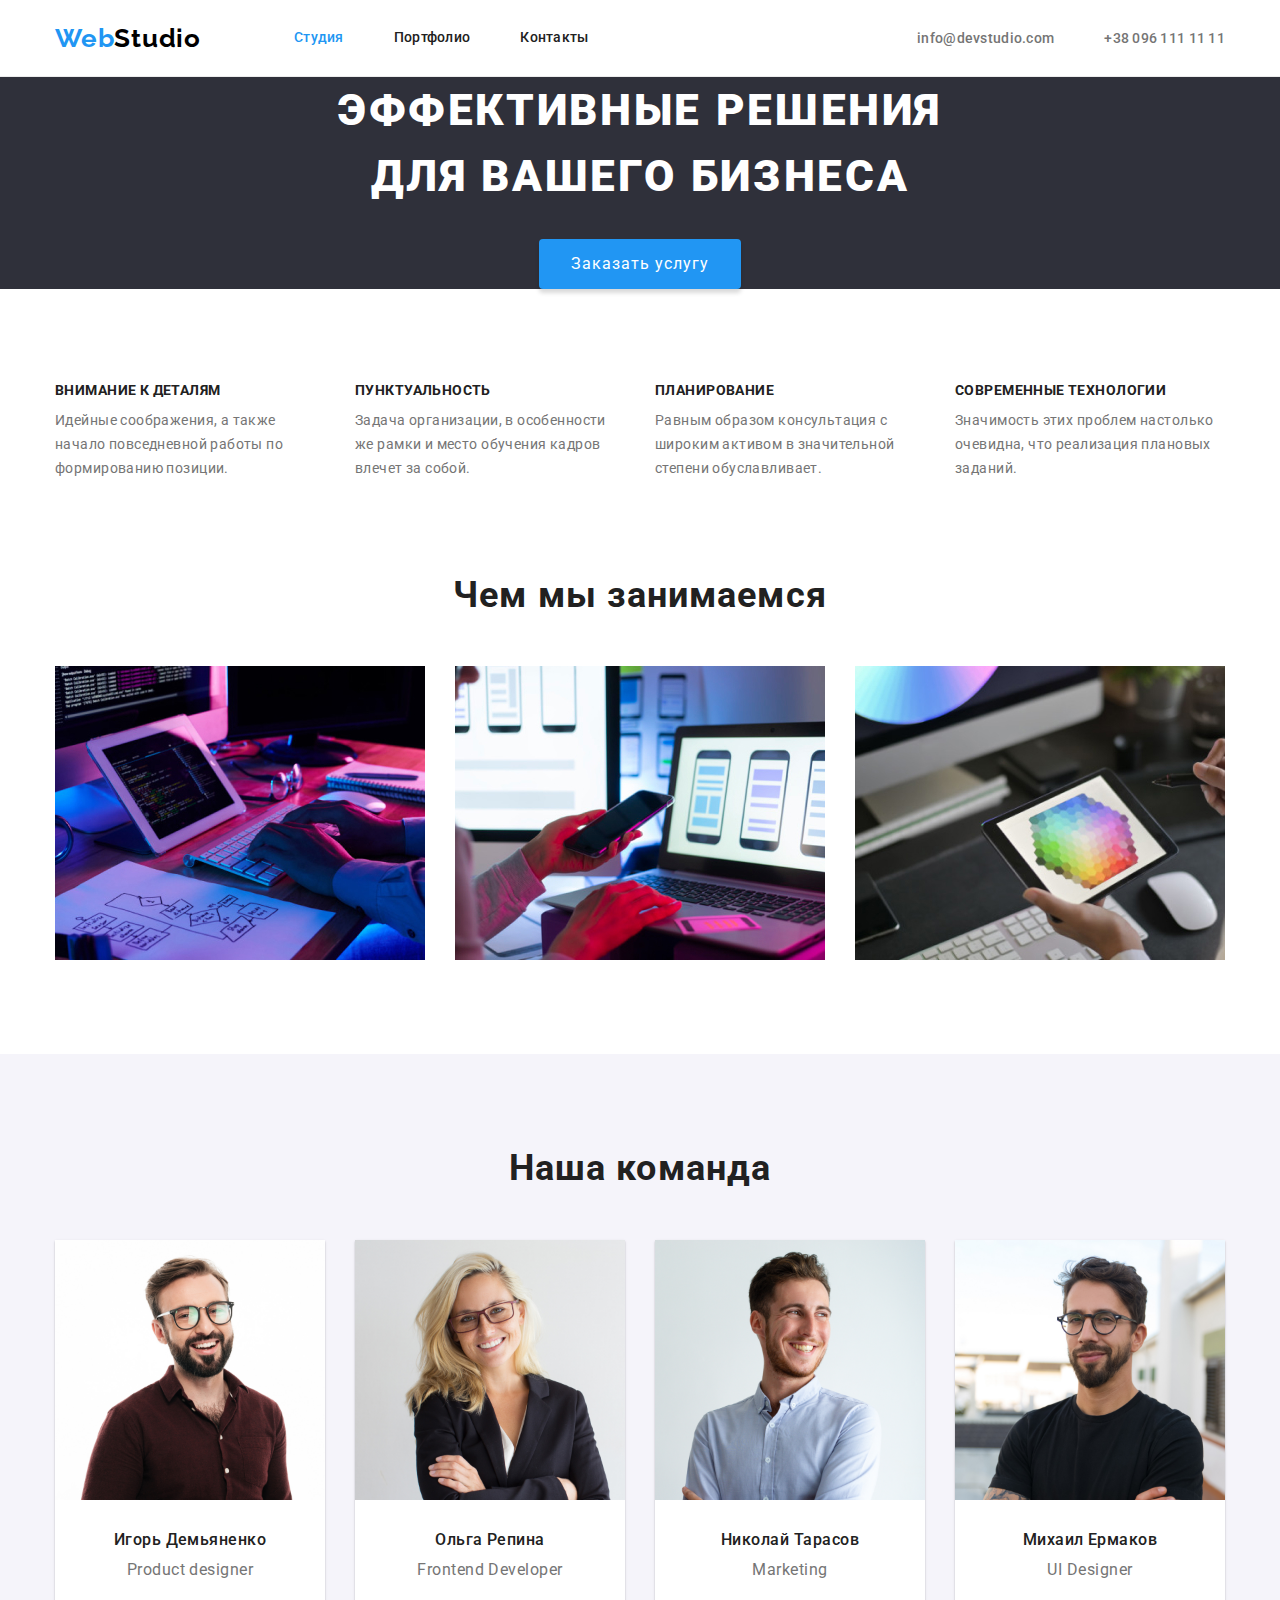
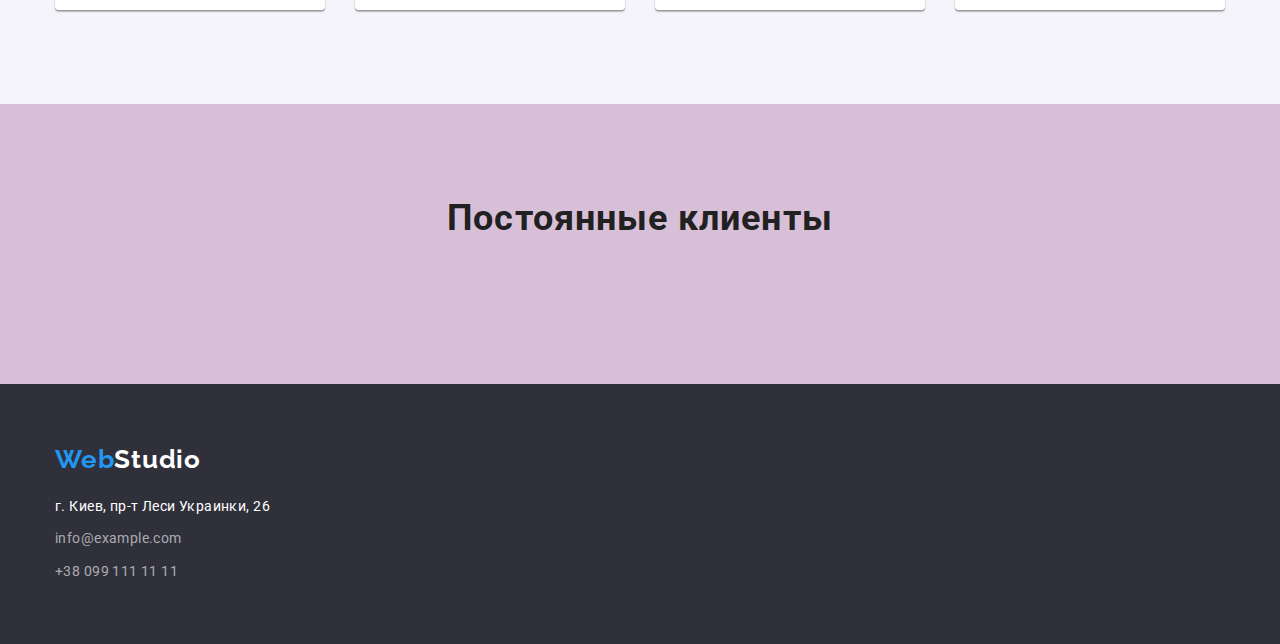
==== index.html @ 99479096 "Вносит правки в Наша команда" ====
<!DOCTYPE html>
<html lang="ru">
	<head>
		<meta charset="UTF-8" />
		<meta name="viewport" content="width=device-width, initial-scale=1.0" />
		<title>Document</title>

		<link
			href="https://fonts.googleapis.com/css2?family=Raleway&family=Roboto:wght@400;500;700;900&display=fallback"
			rel="stylesheet"
		/>
		<link
			rel="stylesheet"
			href="https://cdnjs.cloudflare.com/ajax/libs/modern-normalize/0.7.0/modern-normalize.min.css"
		/>
		<link rel="stylesheet" href="./css/styles.css" />
	</head>
	<body class="page">
		<!-- Навигация -->

		<header class="page-header">
			<div class="container main-nav">
				<nav class="nav">
					<a href="./index.html" class="link logo">
						<span class="logo-web">Web</span><span class="logo-studio">Studio</span></a
					>
					<ul class="site-nav list">
						<li class="item"><a href="./index.html" class="link current">Студия</a></li>
						<li class="item"><a href="./portfolio.html" class="link">Портфолио</a></li>
						<li class="item"><a href="" class="link">Контакты</a></li>
					</ul>
				</nav>

				<ul class="contacts list">
					<li class="item"><a href="mailto:info@devstudio.com" class="contacts-header link">info@devstudio.com</a></li>
					<li class="item"><a href="tel:+380961111111" class="contacts-header link">+38 096 111 11 11</a></li>
				</ul>
			</div>
		</header>

		<main>
			<!-- Шапка -->

			<section class="hero">
				<div class="container">
					<h1 class="hero-title">
						Эффективные решения
						<br />
						для вашего бизнеса
					</h1>
					<button type="button" class="hero-button">Заказать услугу</button>
				</div>
			</section>

			<!-- Особенности -->

			<section class="section">
				<div class="container">
					<!-- <h2 class="section-title">Особенности</h2> -->
					<ul class="features list">
						<li class="item">
							<h3 class="title">Внимание к деталям</h3>
							<p class="text">Идейные соображения, а также начало повседневной работы по формированию позиции.</p>
						</li>
						<li class="item">
							<h3 class="title">Пунктуальность</h3>
							<p class="text">Задача организации, в особенности же рамки и место обучения кадров влечет за собой.</p>
						</li>
						<li class="item">
							<h3 class="title">Планирование</h3>
							<p class="text">Равным образом консультация с широким активом в значительной степени обуславливает.</p>
						</li>
						<li class="item">
							<h3 class="title">Современные технологии</h3>
							<p class="text">Значимость этих проблем настолько очевидна, что реализация плановых заданий.</p>
						</li>
					</ul>
				</div>
			</section>

			<!-- Чем мы занимаемся -->

			<section class="section work">
				<div class="container">
					<h2 class="section-title">Чем мы занимаемся</h2>
					<ul class="work list">
						<li class="item">
							<img src="./images/box1.jpg" alt="Человек работает за компьютером" width="370" />
							<!-- <a href="" class="link">Десктопные приложения</a> -->
						</li>
						<li class="item">
							<img src="./images/box2.jpg" alt="Человек разрабатывает мобильное приложение" width="370" />
							<!-- <a href="" class="link">Мобильные приложения</a> -->
						</li>
						<li class="item">
							<img src="./images/box3.jpg" alt="Человек разрабатывает дизайн" width="370" />
							<!-- <a href="" class="link">Дизайнерские решения</a> -->
						</li>
					</ul>
				</div>
			</section>

			<!-- Наша команда -->

			<section class="section staff">
				<div class="container">
					<h2 class="section-title">Наша команда</h2>
					<ul class="staff-list list">
						<li class="item">
							<img src="./images/igor.jpg" alt="Мужчина дизайнер" width="270" />
							<div class="staff-content">
								<h3 class="title">Игорь Демьяненко</h3>
								<p class="text">Product designer</p>
							</div>
						</li>
						<li class="item">
							<img src="./images/olga.jpg" alt="Женщина разработчица" width="270" />
							<div class="staff-content">
								<h3 class="title">Ольга Репина</h3>
								<p class="text">Frontend Developer</p>
							</div>
						</li>
						<li class="item">
							<img src="./images/nikolay.jpg" alt="Мужчина маркетолог" width="270" />
							<div class="staff-content">
								<h3 class="title">Николай Тарасов</h3>
								<p class="text">Marketing</p>
							</div>
						</li>
						<li class="item">
							<img src="./images/mikhail.jpg" alt="Мужчина дизайнер" width="270" />
							<div class="staff-content">
								<h3 class="title">Михаил Ермаков</h3>
								<p class="text">UI Designer</p>
							</div>
						</li>
					</ul>
				</div>
			</section>

			<!-- Клиенты -->

			<section class="section clients">
				<div class="container">
					<h2 class="section-title">Постоянные клиенты</h2>
					<ul class="clients-list list">
						<li><a href=""></a></li>
						<li><a href=""></a></li>
						<li><a href=""></a></li>
						<li><a href=""></a></li>
						<li><a href=""></a></li>
						<li><a href=""></a></li>
					</ul>
				</div>
			</section>
		</main>

		<footer class="page-footer">
			<div class="container">
				<a href="./index.html" class="link logo">
					<span class="logo-web">Web</span><span class="logo-footer">Studio</span></a
				>
				<address class="address">
					<span class="address-footer">г. Киев, пр-т Леси Украинки, 26</span>
					<a href="mailto:info@example.com" class="contacts-footer link">info@example.com</a>
					<a href="tel:+380991111111" class="contacts-footer link">+38 099 111 11 11</a>
				</address>
			</div>
		</footer>
	</body>
</html>
---- css/styles.css ----
:root {
	--primary-text-color: #757575;
	--title-text-color: #212121;
	--accent-color: #2196f3;
	--text-white: #ffffff;
	--bg-secondary: #f5f4fa;
}

body {
	font-family: "Roboto", sans-serif;
	background-color: var(--text-white);
	color: var(--primary-text-color);
}

/* Common */

img {
	display: block;
	min-width: 100%;
	height: auto;
}

.list {
	list-style: none;
	margin: 0;
	padding: 0;
}

.link {
	text-decoration: none;
}

.container {
	width: 1200px;
	padding-left: 15px;
	padding-right: 15px;
	margin-left: auto;
	margin-right: auto;
	/* outline: 2px solid red; */
}

.section {
	padding-top: 94px;
	padding-bottom: 94px;
	/* outline: 2px solid green; */
}

/* .section .item + .item {
	margin-left: 30px;
} */

.section-title {
	margin-top: 0;
	margin-bottom: 50px;

	color: var(--title-text-color);
	font-weight: 700;
	font-size: 36px;
	line-height: 1.16;
	text-align: center;
	letter-spacing: 0.03em;
}

.title {
	margin: 0;
	margin-bottom: 10px;

	color: var(--title-text-color);
}

.text {
	margin: 0;
	color: var(--primary-text-color);
}

/* Site nav */

.page-header {
	border-bottom: 1px solid #ececec;
}

/* Logo */

.logo {
	font-family: "Raleway", sans-serif;
	font-weight: 700;
	font-size: 26px;
	line-height: 1.19;
	letter-spacing: 0.03em;
}

.logo-web {
	color: var(--accent-color);
}

.logo-studio {
	color: #000000;
}

/* main nav */

.main-nav {
	display: flex;
	align-items: center;
}

.nav {
	display: flex;
	align-items: center;
}

.site-nav {
	display: flex;
	margin-left: 93px;
}

.site-nav .item + .item {
	margin-left: 50px;
}

/* .site-nav .item:not(:last-child) {
	margin-right: 50px;
} */

/* .site-nav .item {
	margin-right: 50px;
}

.site-nav .item:last-child {
	margin: 0;
} */

.site-nav .link {
	display: block;
	padding-top: 30px;
	padding-bottom: 30px;

	color: var(--title-text-color);
	font-weight: 500;
	font-size: 14px;
	line-height: 1.14;
	letter-spacing: 0.02em;
}

.site-nav .link:hover,
.site-nav .link:focus {
	color: var(--accent-color);
}

.site-nav .link.current {
	color: var(--accent-color);
}

/* contacts */

.contacts {
	display: flex;
	margin-left: auto;
}

.contacts .item + .item {
	margin-left: 50px;
}

.contacts-header {
	color: var(--primary-text-color);
	font-weight: 500;
	font-size: 14px;
	line-height: 1.14;
	letter-spacing: 0.02em;
}

.contacts-header:hover,
.contacts-header:focus {
	color: var(--accent-color);
}

/* HERO */

.hero {
	text-align: center;
	background-color: #2f303a;
}

.hero-title {
	color: var(--text-white);
	margin-top: 0;
	margin-bottom: 30px;
	font-weight: 900;
	font-size: 44px;
	line-height: 1.5;
	letter-spacing: 0.06em;
	text-transform: uppercase;
}

.hero-button {
	border: none;
	box-shadow: 0px 4px 4px rgba(0, 0, 0, 0.15);
	border-radius: 4px;
	padding: 10px 32px;
	min-width: 200px;

	background-color: var(--accent-color);
	color: var(--text-white);
	font-size: 16px;
	line-height: 1.9;
	text-align: center;
	letter-spacing: 0.06em;
}

/* Features */

.features {
	display: flex;
	flex-wrap: wrap;
}

.features .title {
	color: var(--title-text-color);
	font-weight: 700;
	font-size: 14px;
	line-height: 1.14;
	letter-spacing: 0.03em;
	text-transform: uppercase;
}
.features .text {
	font-weight: 400;
	font-size: 14px;
	line-height: 1.7;
	letter-spacing: 0.03em;
}

.features .item {
	flex-basis: calc((100% - 3 * 30px) / 4);
}

.features .item:not(:last-child) {
	margin-right: 30px;
}

/* Work */

.section.work {
	padding-top: 0;
}

.work {
	display: flex;
}

.work .item {
	flex-basis: calc((100% - 2 * 30px) / 3);
}

.work .item:not(:last-child) {
	margin-right: 30px;
}

/* STAFF */

.section.staff {
	flex-wrap: wrap;
	background-color: var(--bg-secondary);
}

.staff-list {
	display: flex;
}

.staff-list .item {
	flex-basis: calc((100% - 3 * 30px) / 4);
	box-shadow: 0px 1px 3px rgba(0, 0, 0, 0.12), 0px 1px 1px rgba(0, 0, 0, 0.14), 0px 2px 1px rgba(0, 0, 0, 0.2);
	border-radius: 0px 0px 4px 4px;
	background-color: var(--text-white);
}

.staff-list .item:not(:last-child) {
	margin-right: 30px;
}

.staff-content {
	padding-top: 30px;
	padding-bottom: 30px;
}

.staff-list .title {
	color: var(--title-text-color);
	font-weight: 500;
	font-size: 16px;
	line-height: 1.3;
	text-align: center;
	letter-spacing: 0.03em;
}

.staff-list .text {
	font-weight: 400;
	font-size: 16px;
	line-height: 1.18;
	text-align: center;
	letter-spacing: 0.03em;
}

/* Clients */

.clients {
	background-color: thistle;
}

.clients-list {
	display: flex;
	flex-wrap: wrap;
}

/* Footer */

.page-footer {
	padding-top: 60px;
	padding-bottom: 60px;
	background-color: #2f303a;
}

.page-footer .logo {
	display: block;
	margin-bottom: 20px;
}

.logo-footer {
	font-weight: 700;
	color: var(--text-white);
}

.address {
	font-style: normal;
	font-weight: 400;
	font-size: 14px;
	line-height: 1.7;
	letter-spacing: 0.03em;
}

.address-footer {
	display: block;
	margin-bottom: 9px;

	color: var(--text-white);
}

.contacts-footer {
	display: block;
	color: rgba(255, 255, 255, 0.6);
}

.contacts-footer:not(:last-child) {
	margin-bottom: 9px;
}

/* Portfolio */

.button-list {
	display: flex;
	margin-bottom: 50px;
	justify-content: center;
}

.portfolio-button {
	border: none;
	border-radius: 4px;
	padding: 6px 22px;

	background-color: var(--bg-secondary);
	color: var(--title-text-color);
	font-weight: 500;
	font-size: 16px;
	line-height: 1.6;
	letter-spacing: 0.03em;
}

.button-item:not(:last-child) {
	margin-right: 8px;
}

.portfolio-button:hover,
.portfolio-button:focus {
	background-color: var(--accent-color);
	color: var(--text-white);
	box-shadow: 0px 4px 4px rgba(0, 0, 0, 0.15);
}

.gallery {
	display: flex;
	flex-wrap: wrap;
}

.gallery .item {
	flex-basis: calc((100% - 2 * 30px) / 3);
	margin-right: 30px;
	margin-bottom: 30px;
}

.gallery .item:nth-child(3n + 1) {
	margin-left: 0;
}

.gallery .item:nth-child(3n) {
	margin-right: 0;
}

.gallery .item:nth-last-child(-n + 3) {
	margin-bottom: 0;
}

.gallery .title {
	margin-bottom: 4px;
	padding-left: 24px;
	padding-right: 24px;

	font-weight: bold;
	font-style: normal;
	font-size: 18px;
	line-height: 2;
	letter-spacing: 0.06em;
}

.gallery .text {
	padding-left: 24px;
	padding-right: 24px;

	font-weight: 400;
	font-size: 16px;
	line-height: 1.9;
	letter-spacing: 0.03em;
}

.gallery-content {
	padding-top: 20px;
	padding-bottom: 20px;
	border-bottom: 1px solid #eeeeee;
	border-left: 1px solid #eeeeee;
	border-right: 1px solid #eeeeee;
}
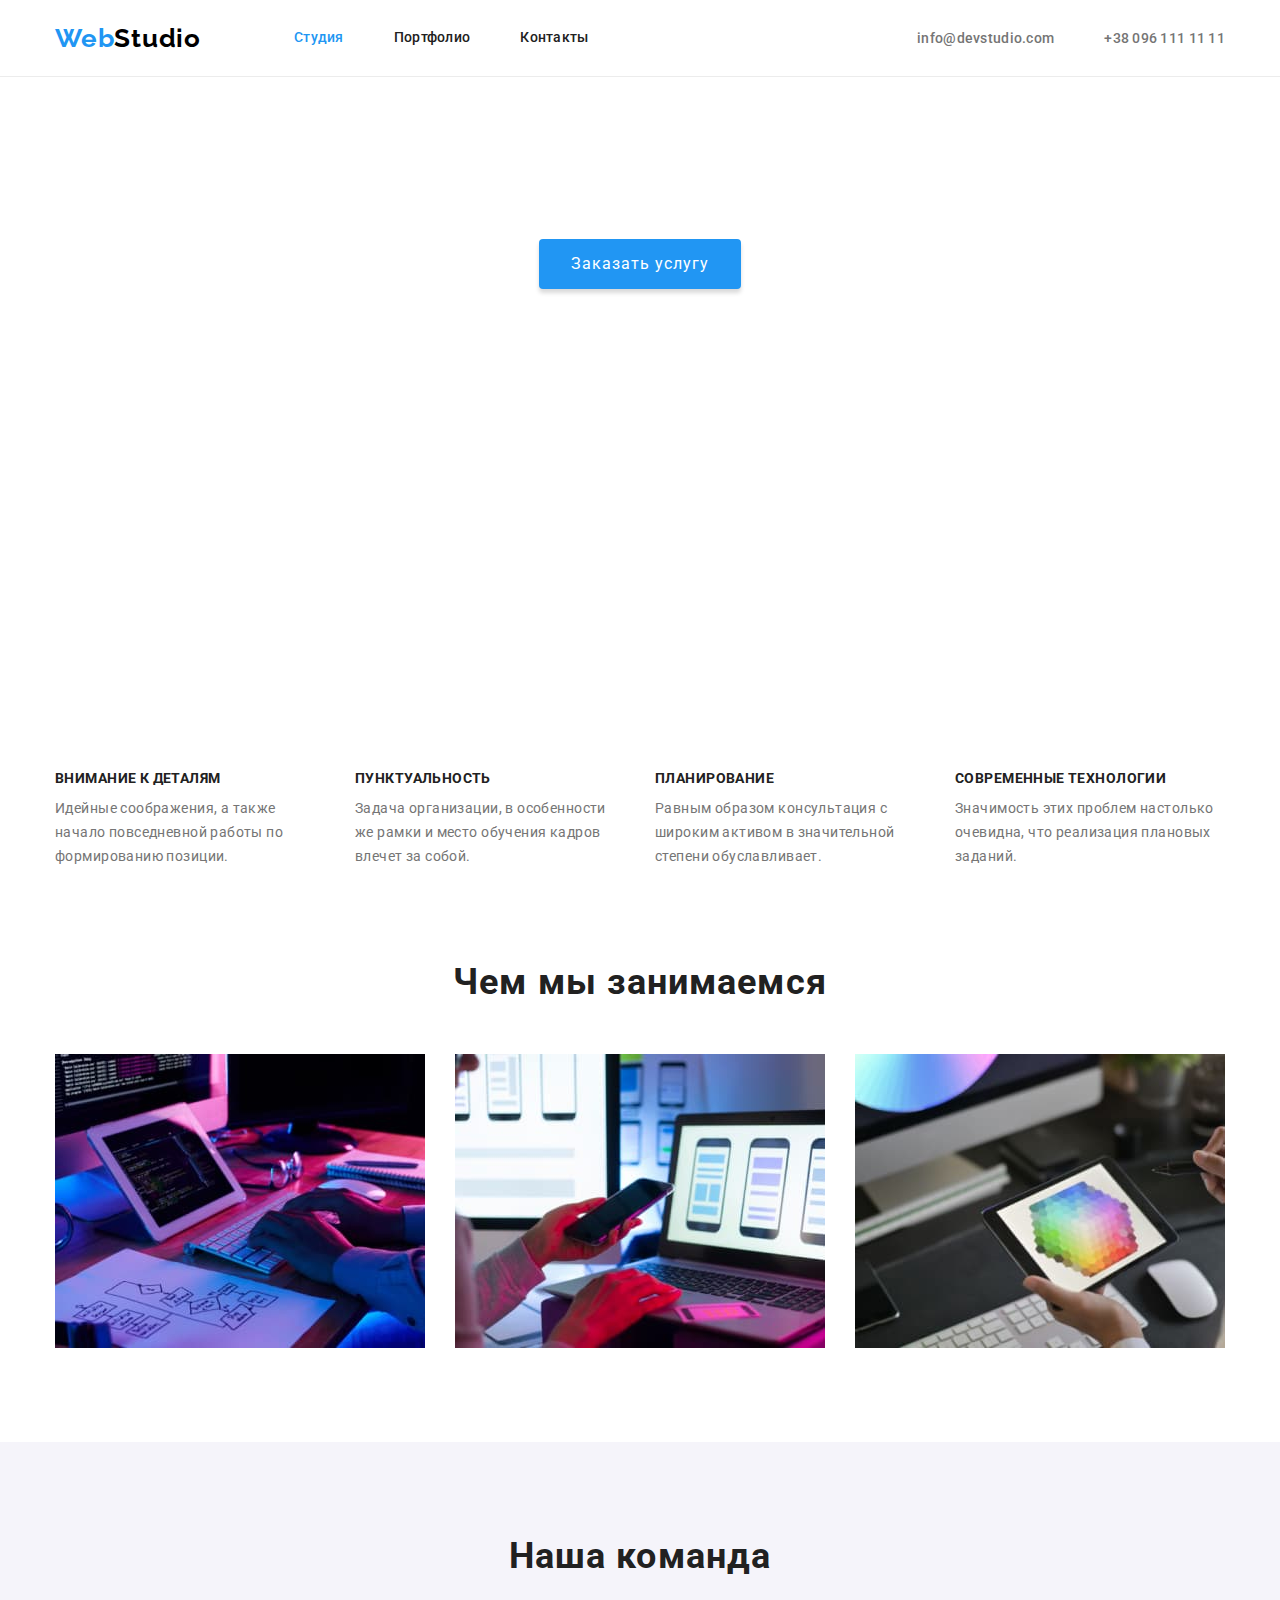
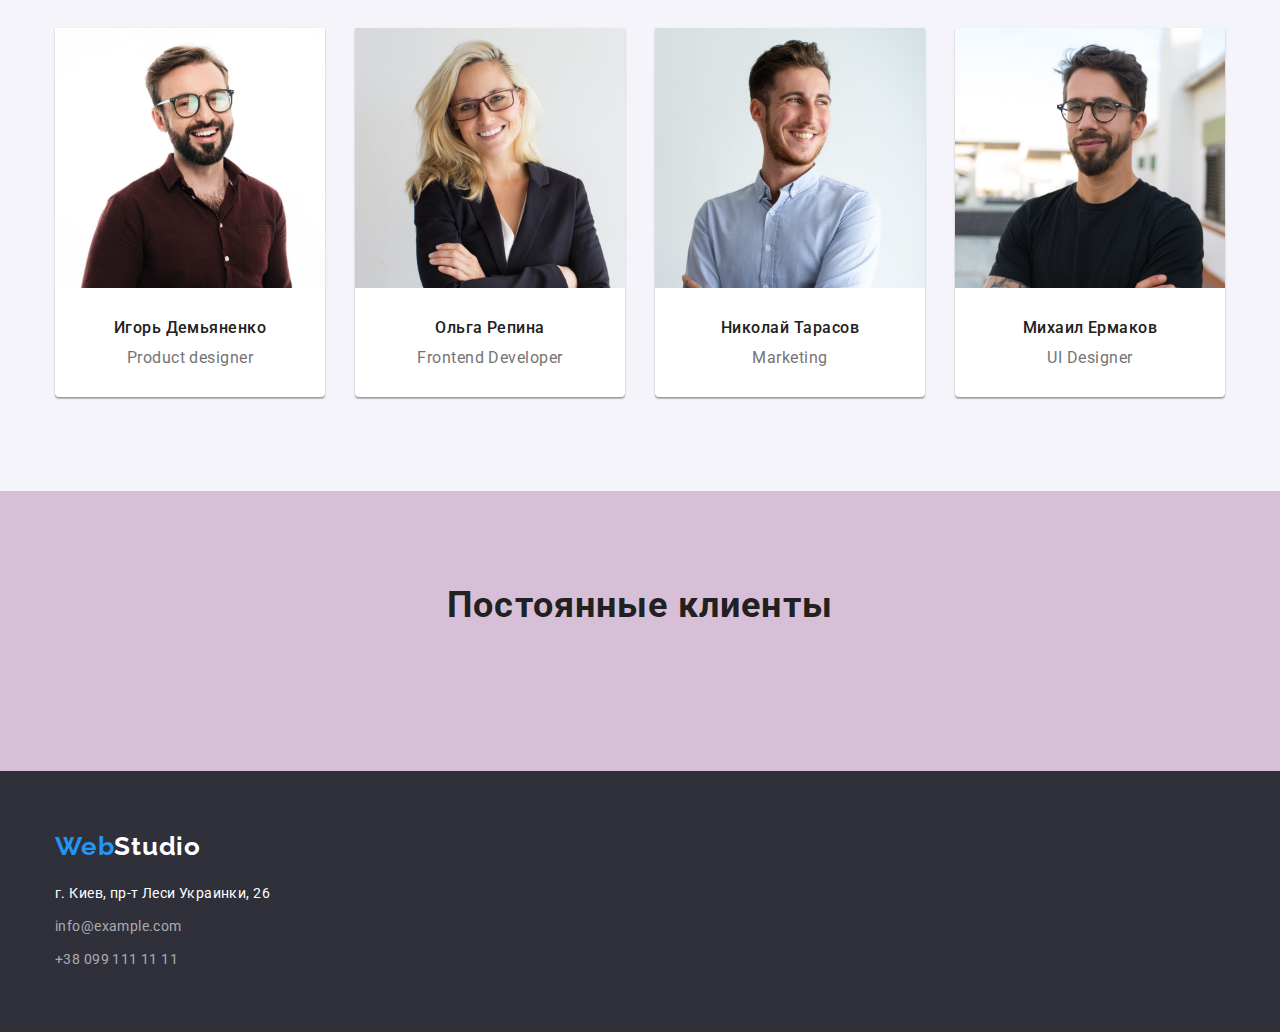
==== commit 47a3dc28: "Добавляет оптимизированные изображения" ====
--- a/index.html
+++ b/index.html
@@ -43,11 +43,7 @@
 
 			<section class="hero">
 				<div class="container">
-					<h1 class="hero-title">
-						Эффективные решения
-						<br />
-						для вашего бизнеса
-					</h1>
+					<h1 class="hero-title">Эффективные решения для вашего бизнеса</h1>
 					<button type="button" class="hero-button">Заказать услугу</button>
 				</div>
 			</section>
@@ -56,7 +52,7 @@
 
 			<section class="section">
 				<div class="container">
-					<!-- <h2 class="section-title">Особенности</h2> -->
+					<h2 class="visually-hidden">Особенности</h2>
 					<ul class="features list">
 						<li class="item">
 							<h3 class="title">Внимание к деталям</h3>
--- a/css/styles.css
+++ b/css/styles.css
@@ -18,6 +18,19 @@
 	display: block;
 	min-width: 100%;
 	height: auto;
+}
+
+.visually-hidden {
+	position: absolute;
+	width: 1px;
+	height: 1px;
+	margin: -1px;
+	border: 0;
+	padding: 0;
+	clip: rect(0 0 0 0);
+	clip-path: inset(50%);
+	overflow: hidden;
+	white-space: nowrap;
 }
 
 .list {
@@ -178,8 +191,19 @@
 /* HERO */
 
 .hero {
+	max-width: 1600px;
+	height: 600px;
+	margin-left: auto;
+	margin-right: auto;
+	background-repeat: no-repeat;
+	background-size: cover;
+
 	text-align: center;
-	background-color: #2f303a;
+	background-image: linear-gradient(to right, rgba(47, 48, 58, 0.4), rgba(47, 48, 58, 0.4)) url("../images/hero.jpg");
+}
+
+.hero > .container {
+	max-width: 700px;
 }
 
 .hero-title {
@@ -410,8 +434,6 @@
 
 .gallery .title {
 	margin-bottom: 4px;
-	padding-left: 24px;
-	padding-right: 24px;
 
 	font-weight: bold;
 	font-style: normal;
@@ -421,9 +443,6 @@
 }
 
 .gallery .text {
-	padding-left: 24px;
-	padding-right: 24px;
-
 	font-weight: 400;
 	font-size: 16px;
 	line-height: 1.9;
@@ -431,8 +450,7 @@
 }
 
 .gallery-content {
-	padding-top: 20px;
-	padding-bottom: 20px;
+	padding: 20px 24px;
 	border-bottom: 1px solid #eeeeee;
 	border-left: 1px solid #eeeeee;
 	border-right: 1px solid #eeeeee;
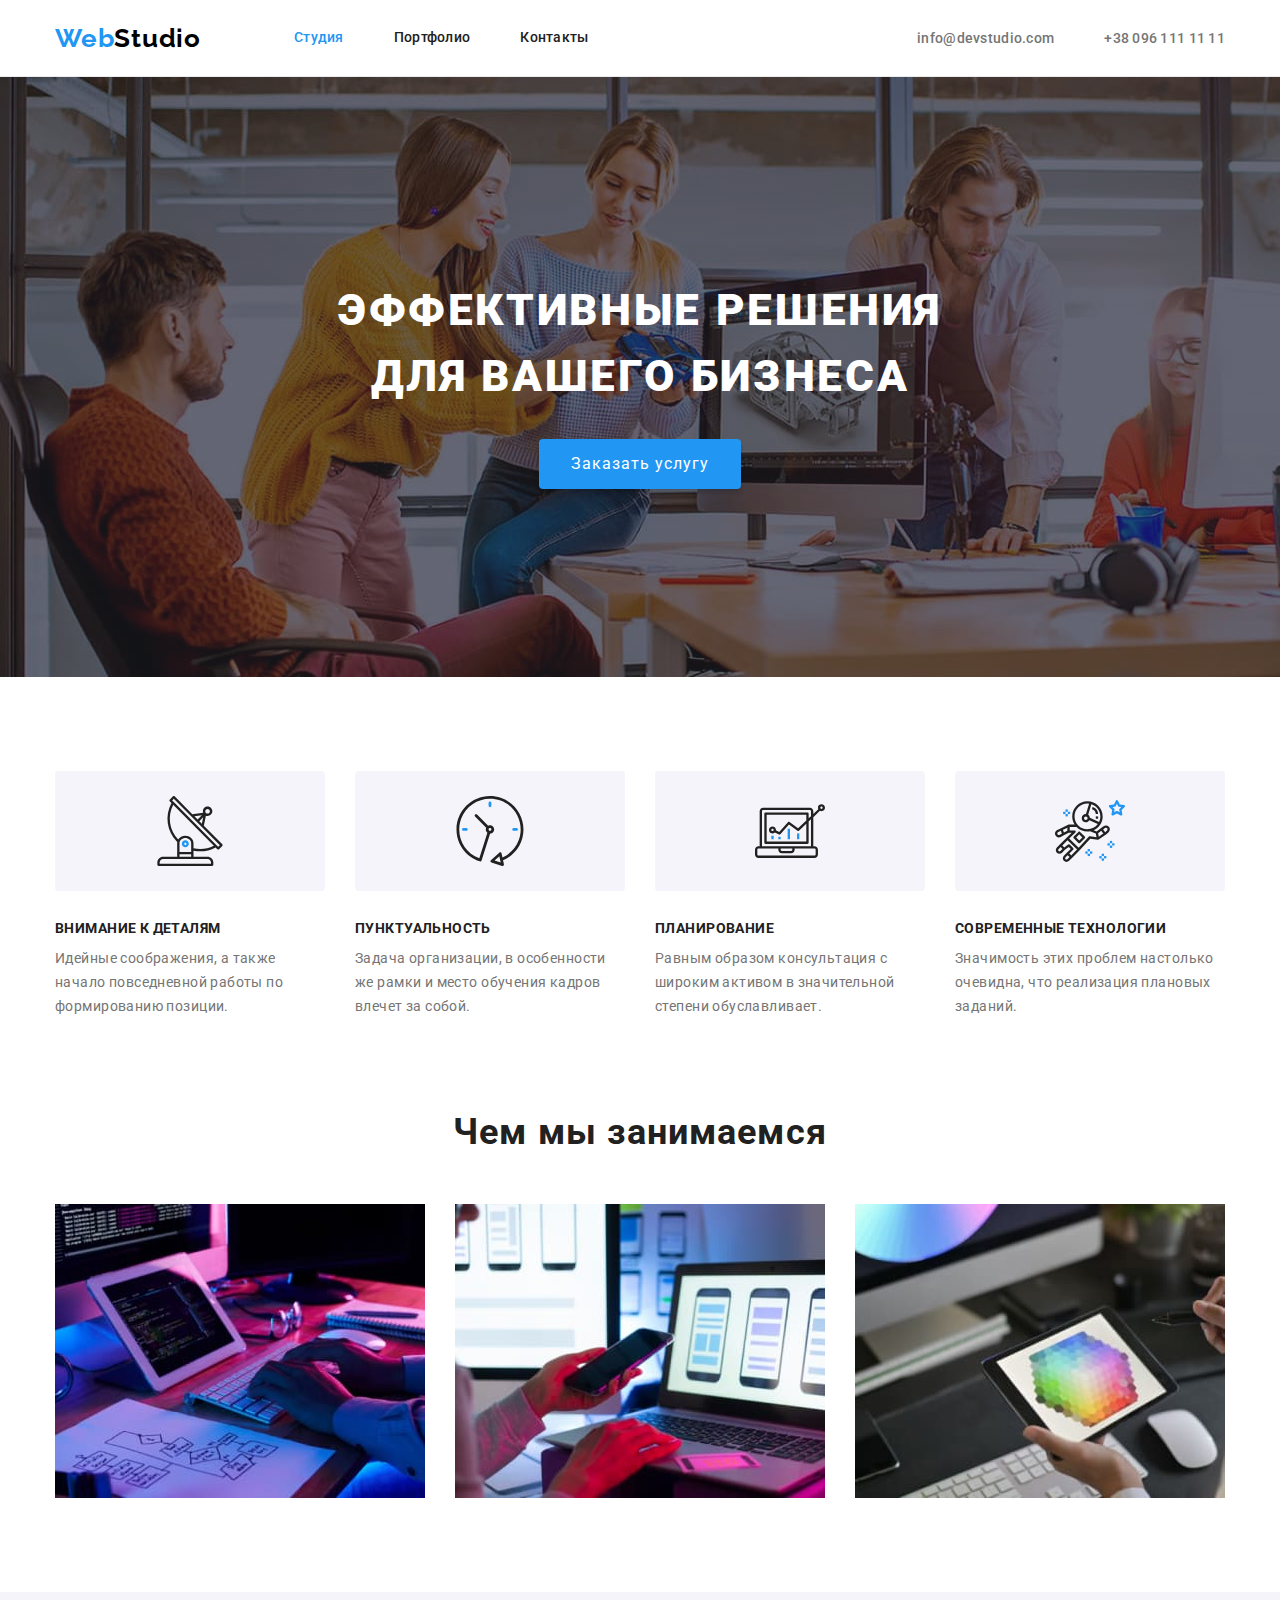
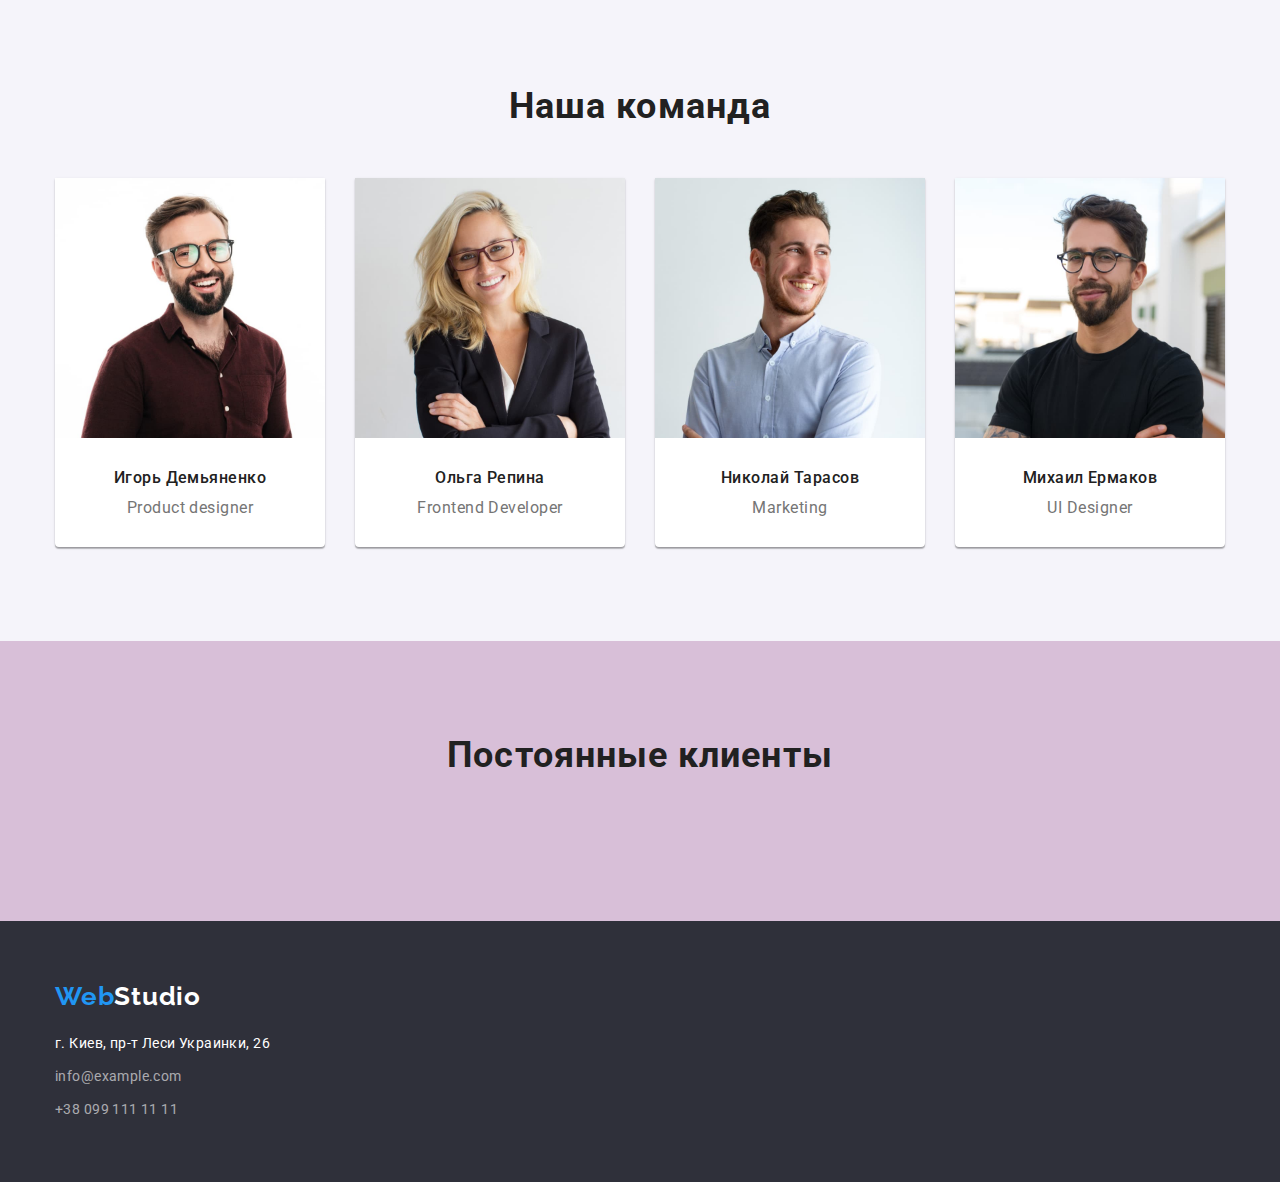
==== commit 73c2b216: "Добавляет иконки в Features" ====
--- a/index.html
+++ b/index.html
@@ -54,19 +54,19 @@
 				<div class="container">
 					<h2 class="visually-hidden">Особенности</h2>
 					<ul class="features list">
-						<li class="item">
+						<li class="item mark">
 							<h3 class="title">Внимание к деталям</h3>
 							<p class="text">Идейные соображения, а также начало повседневной работы по формированию позиции.</p>
 						</li>
-						<li class="item">
+						<li class="item punctuality">
 							<h3 class="title">Пунктуальность</h3>
 							<p class="text">Задача организации, в особенности же рамки и место обучения кадров влечет за собой.</p>
 						</li>
-						<li class="item">
+						<li class="item scheduling">
 							<h3 class="title">Планирование</h3>
 							<p class="text">Равным образом консультация с широким активом в значительной степени обуславливает.</p>
 						</li>
-						<li class="item">
+						<li class="item technology">
 							<h3 class="title">Современные технологии</h3>
 							<p class="text">Значимость этих проблем настолько очевидна, что реализация плановых заданий.</p>
 						</li>
--- a/css/styles.css
+++ b/css/styles.css
@@ -195,11 +195,12 @@
 	height: 600px;
 	margin-left: auto;
 	margin-right: auto;
+
+	background-color: #2f303a;
+	text-align: center;
+	background-image: linear-gradient(to right, rgba(47, 48, 58, 0.4), rgba(47, 48, 58, 0.4)), url("../images/hero.jpg");
 	background-repeat: no-repeat;
 	background-size: cover;
-
-	text-align: center;
-	background-image: linear-gradient(to right, rgba(47, 48, 58, 0.4), rgba(47, 48, 58, 0.4)) url("../images/hero.jpg");
 }
 
 .hero > .container {
@@ -210,6 +211,7 @@
 	color: var(--text-white);
 	margin-top: 0;
 	margin-bottom: 30px;
+	padding-top: 200px;
 	font-weight: 900;
 	font-size: 44px;
 	line-height: 1.5;
@@ -262,6 +264,58 @@
 	margin-right: 30px;
 }
 
+.item.mark::before {
+	content: "";
+	display: block;
+
+	height: 120px;
+	margin-bottom: 30px;
+	border-radius: 4px;
+	background-repeat: no-repeat;
+	background-image: url(../images/antenna.svg);
+	background-position: center;
+	background-color: var(--bg-secondary);
+}
+
+.item.punctuality::before {
+	content: "";
+	display: block;
+
+	height: 120px;
+	margin-bottom: 30px;
+	border-radius: 4px;
+	background-repeat: no-repeat;
+	background-image: url(../images/clock.svg);
+	background-position: center;
+	background-color: var(--bg-secondary);
+}
+
+.item.scheduling::before {
+	content: "";
+	display: block;
+
+	height: 120px;
+	margin-bottom: 30px;
+	border-radius: 4px;
+	background-repeat: no-repeat;
+	background-image: url(../images/diagram.svg);
+	background-position: center;
+	background-color: var(--bg-secondary);
+}
+
+.item.technology::before {
+	content: "";
+	display: block;
+
+	height: 120px;
+	margin-bottom: 30px;
+	border-radius: 4px;
+	background-repeat: no-repeat;
+	background-image: url(../images/astronaut.svg);
+	background-position: center;
+	background-color: var(--bg-secondary);
+}
+
 /* Work */
 
 .section.work {
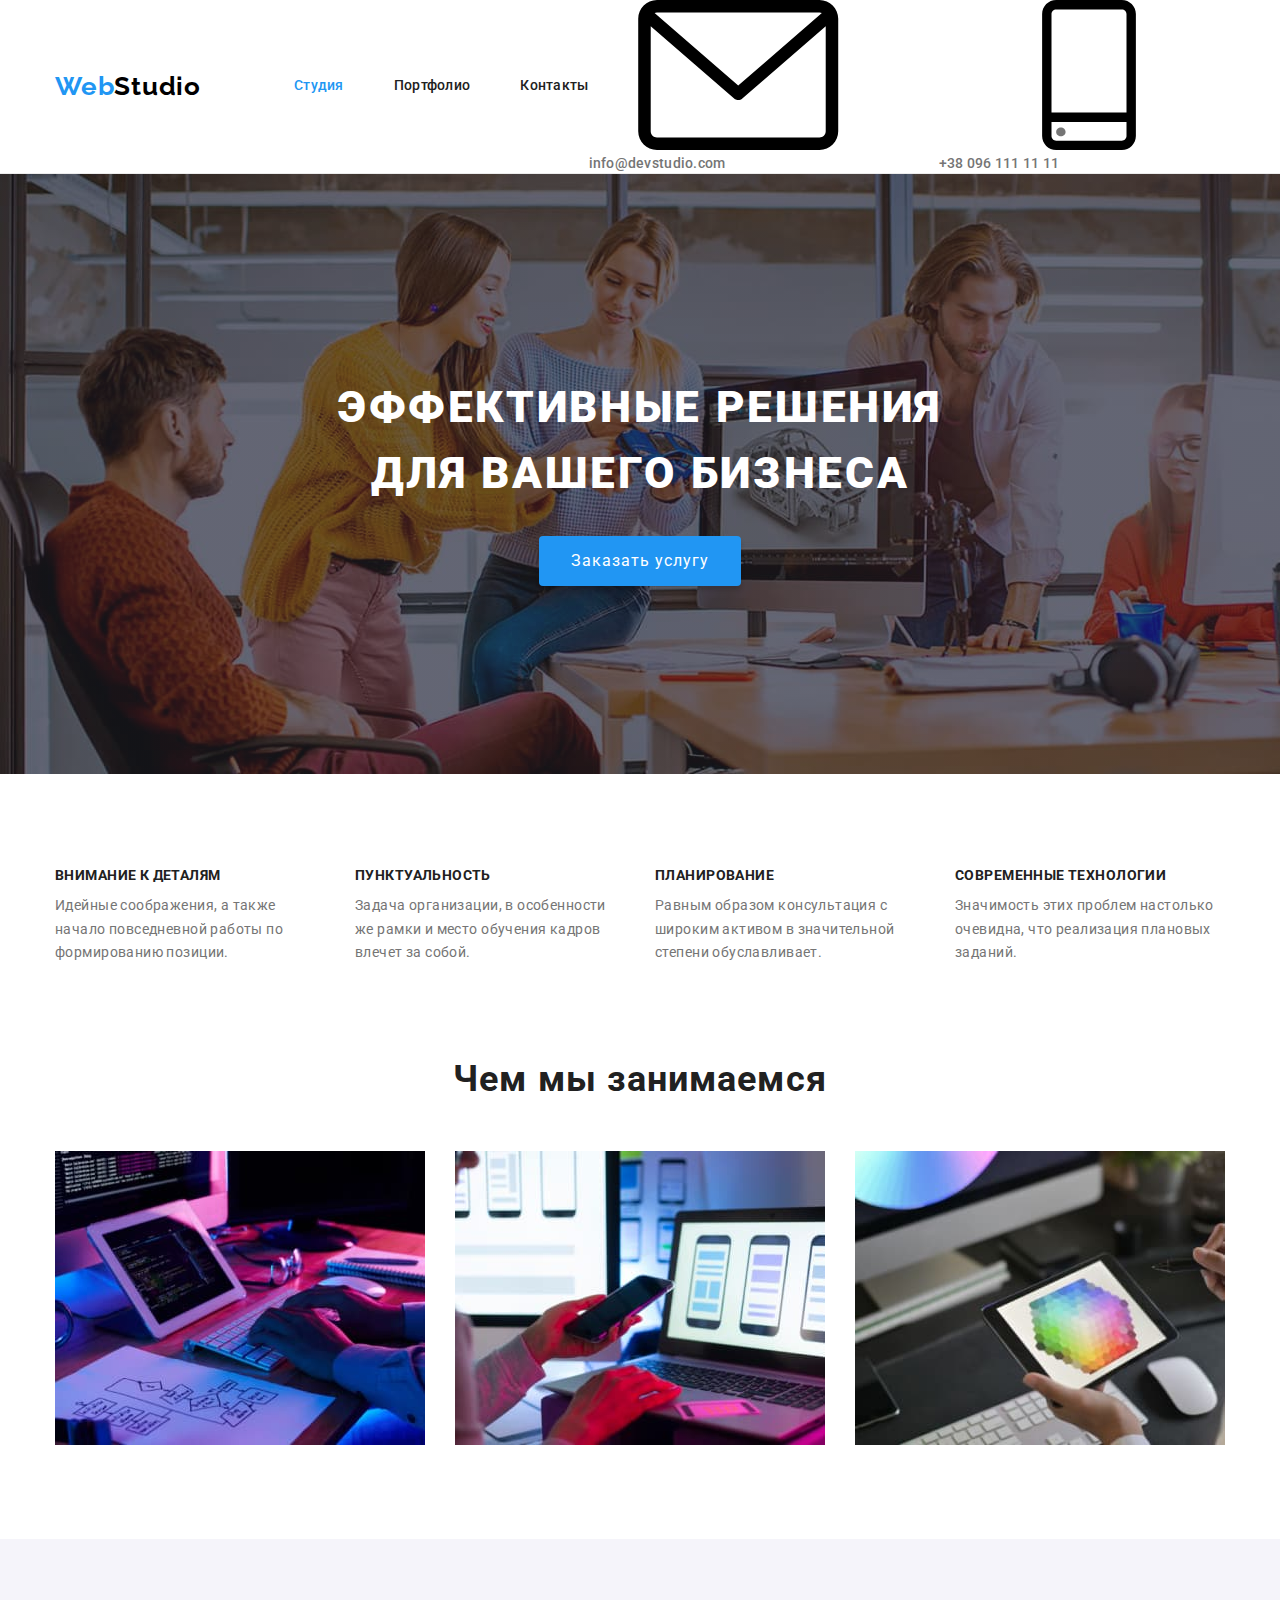
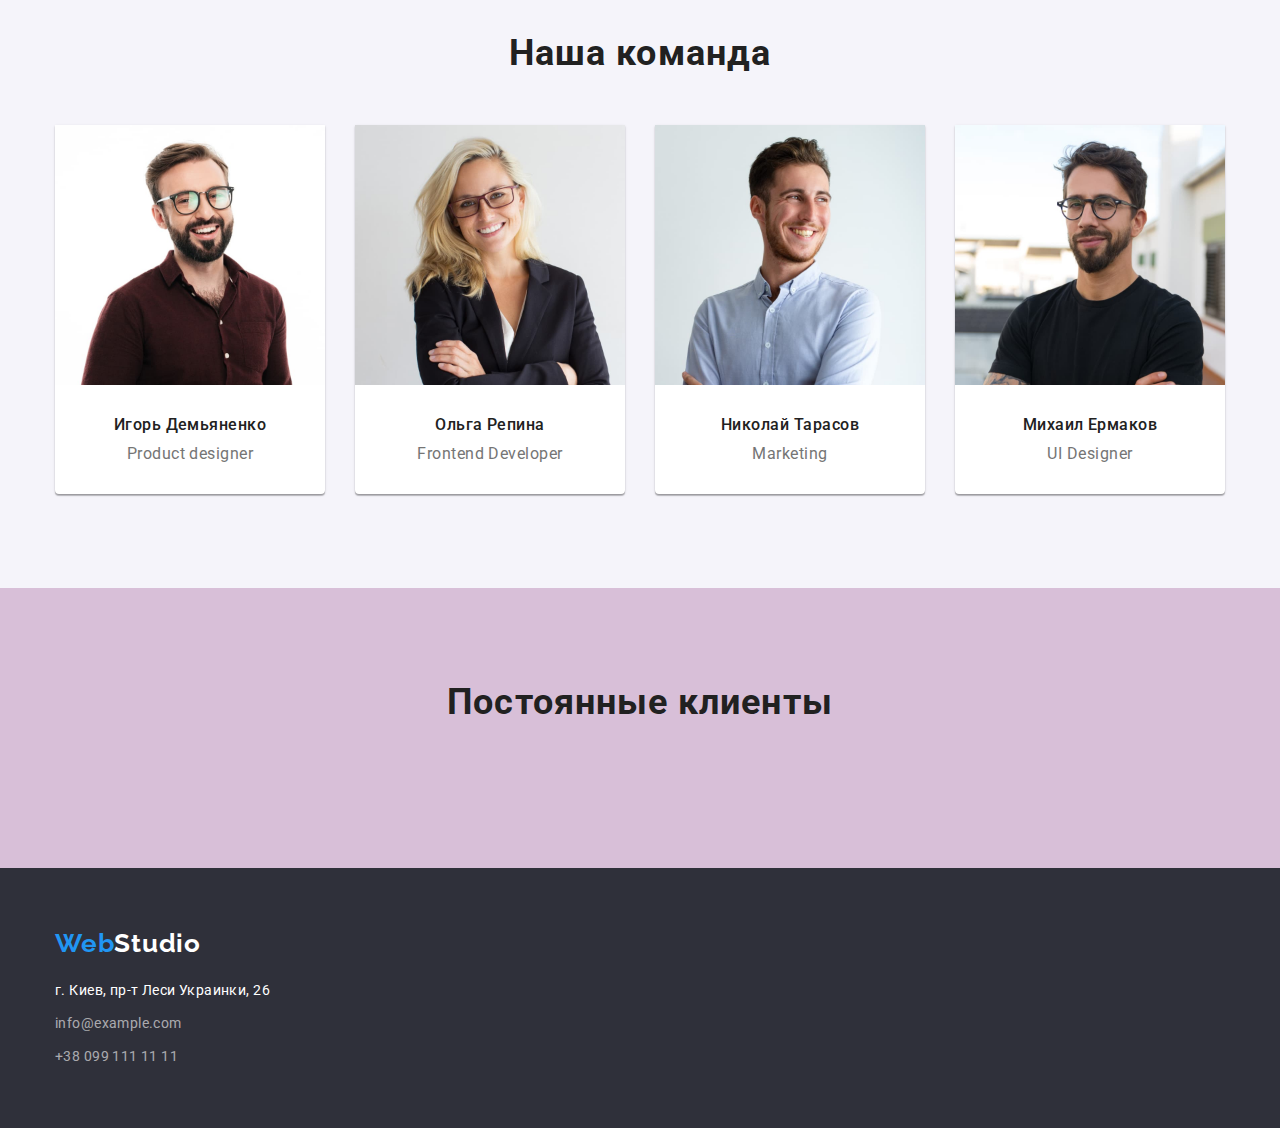
==== commit c379330b: "Добавляет svg-спрайт" ====
--- a/index.html
+++ b/index.html
@@ -32,8 +32,22 @@
 				</nav>
 
 				<ul class="contacts list">
-					<li class="item"><a href="mailto:info@devstudio.com" class="contacts-header link">info@devstudio.com</a></li>
-					<li class="item"><a href="tel:+380961111111" class="contacts-header link">+38 096 111 11 11</a></li>
+					<li class="item">
+						<a href="mailto:info@devstudio.com" class="contacts-header link">
+							<svg class="icon-envelope">
+								<use href="./images/symbol-defs.svg#icon-envelope"></use>
+							</svg>
+							info@devstudio.com</a
+						>
+					</li>
+					<li class="item">
+						<a href="tel:+380961111111" class="contacts-header link">
+							<svg class="icon-envelope">
+								<use href="./images/symbol-defs.svg#icon-smartphone"></use>
+							</svg>
+							+38 096 111 11 11</a
+						>
+					</li>
 				</ul>
 			</div>
 		</header>
@@ -54,19 +68,19 @@
 				<div class="container">
 					<h2 class="visually-hidden">Особенности</h2>
 					<ul class="features list">
-						<li class="item mark">
+						<li class="item icon-mark">
 							<h3 class="title">Внимание к деталям</h3>
 							<p class="text">Идейные соображения, а также начало повседневной работы по формированию позиции.</p>
 						</li>
-						<li class="item punctuality">
+						<li class="item icon-punctuality">
 							<h3 class="title">Пунктуальность</h3>
 							<p class="text">Задача организации, в особенности же рамки и место обучения кадров влечет за собой.</p>
 						</li>
-						<li class="item scheduling">
+						<li class="item icon-scheduling">
 							<h3 class="title">Планирование</h3>
 							<p class="text">Равным образом консультация с широким активом в значительной степени обуславливает.</p>
 						</li>
-						<li class="item technology">
+						<li class="item icon-technology">
 							<h3 class="title">Современные технологии</h3>
 							<p class="text">Значимость этих проблем настолько очевидна, что реализация плановых заданий.</p>
 						</li>
@@ -108,6 +122,12 @@
 								<h3 class="title">Игорь Демьяненко</h3>
 								<p class="text">Product designer</p>
 							</div>
+							<ul class="list">
+								<li><a href=""></a></li>
+								<li><a href=""></a></li>
+								<li><a href=""></a></li>
+								<li><a href=""></a></li>
+							</ul>
 						</li>
 						<li class="item">
 							<img src="./images/olga.jpg" alt="Женщина разработчица" width="270" />
@@ -115,6 +135,12 @@
 								<h3 class="title">Ольга Репина</h3>
 								<p class="text">Frontend Developer</p>
 							</div>
+							<ul class="list">
+								<li><a href=""></a></li>
+								<li><a href=""></a></li>
+								<li><a href=""></a></li>
+								<li><a href=""></a></li>
+							</ul>
 						</li>
 						<li class="item">
 							<img src="./images/nikolay.jpg" alt="Мужчина маркетолог" width="270" />
@@ -122,6 +148,12 @@
 								<h3 class="title">Николай Тарасов</h3>
 								<p class="text">Marketing</p>
 							</div>
+							<ul class="list">
+								<li><a href=""></a></li>
+								<li><a href=""></a></li>
+								<li><a href=""></a></li>
+								<li><a href=""></a></li>
+							</ul>
 						</li>
 						<li class="item">
 							<img src="./images/mikhail.jpg" alt="Мужчина дизайнер" width="270" />
@@ -129,6 +161,12 @@
 								<h3 class="title">Михаил Ермаков</h3>
 								<p class="text">UI Designer</p>
 							</div>
+							<ul class="list">
+								<li><a href=""></a></li>
+								<li><a href=""></a></li>
+								<li><a href=""></a></li>
+								<li><a href=""></a></li>
+							</ul>
 						</li>
 					</ul>
 				</div>
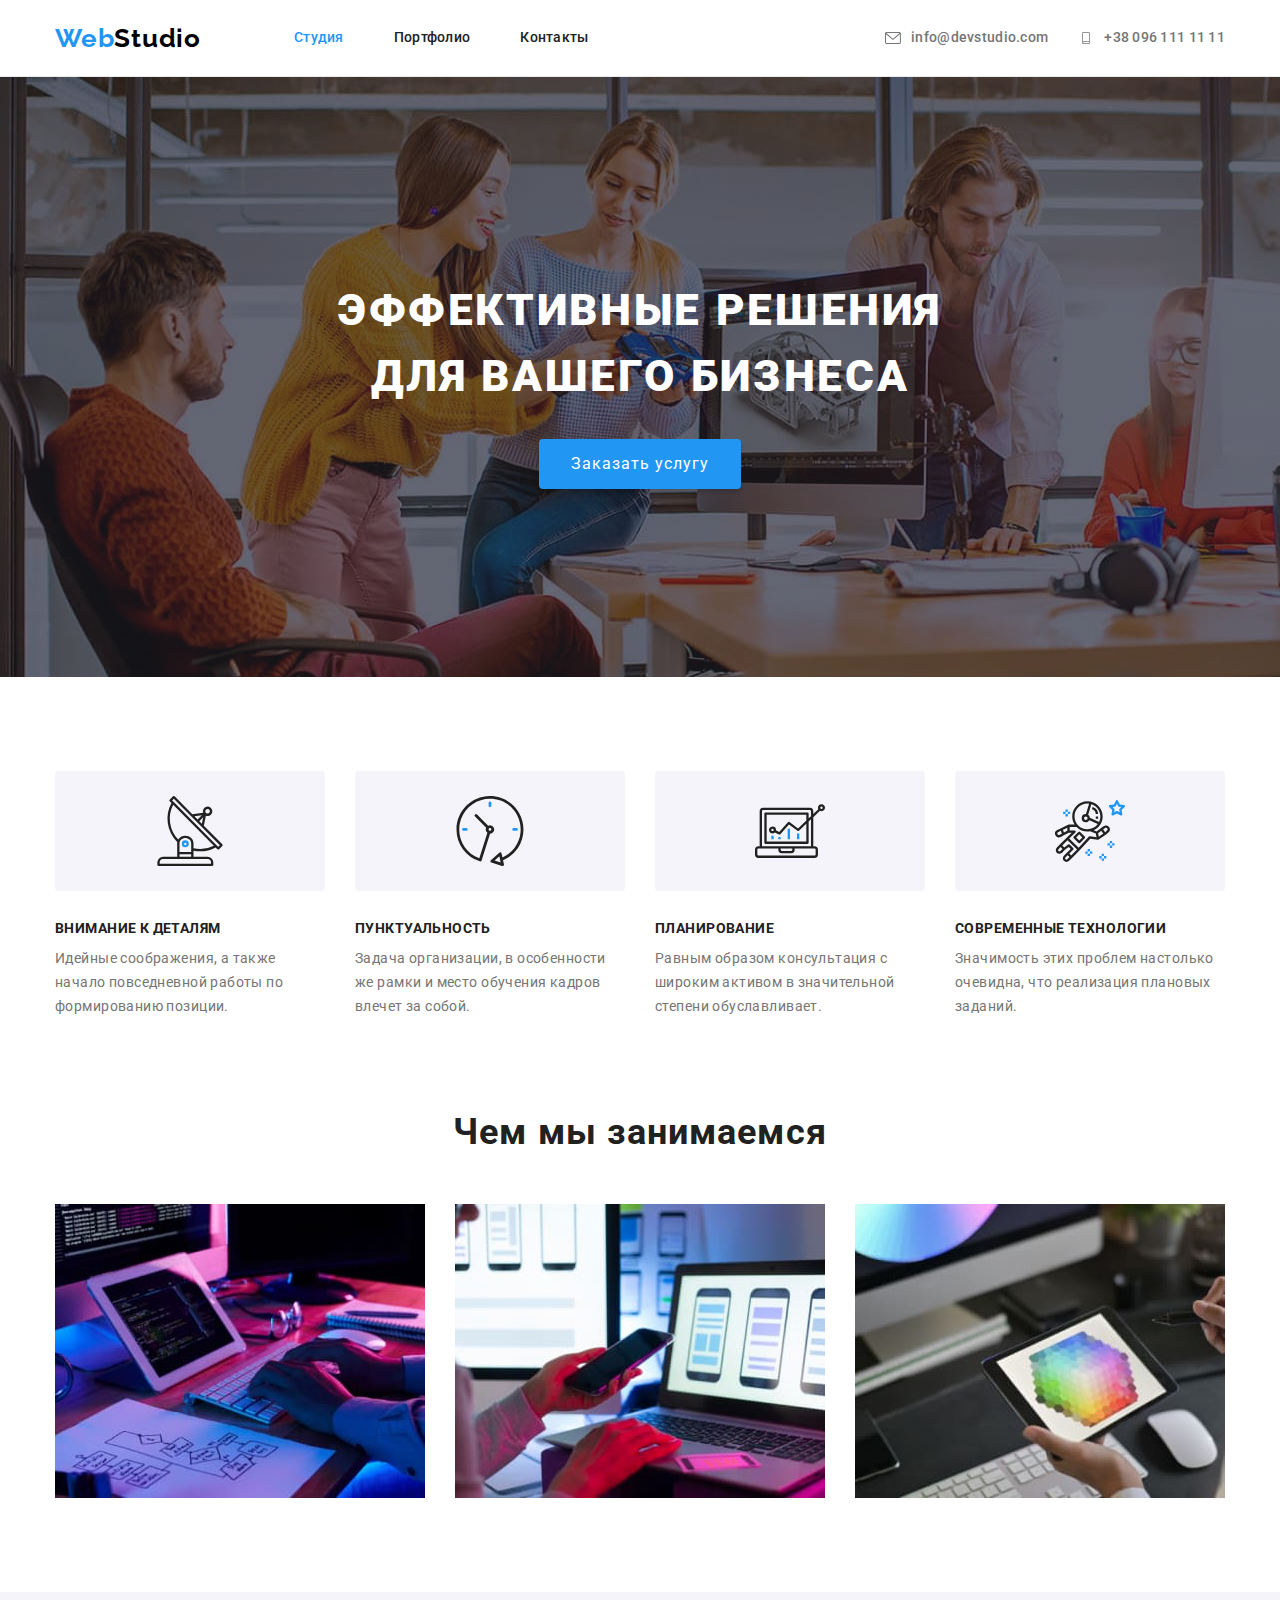
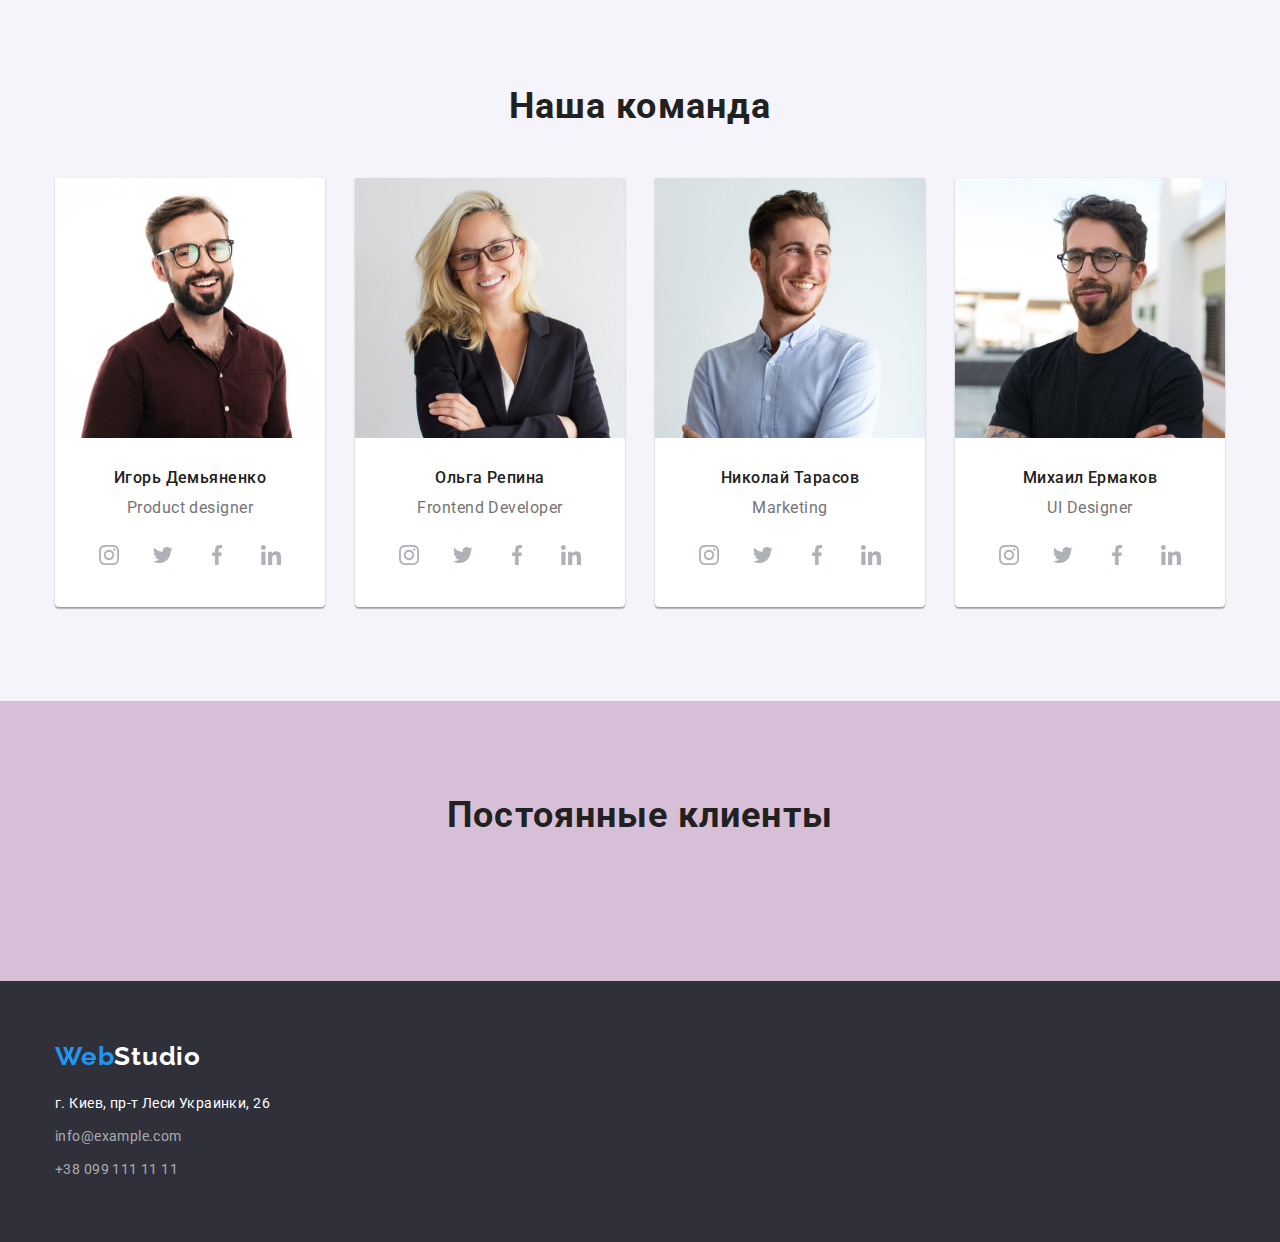
==== commit 4cfad515: "Добавляет иконки в Staff" ====
--- a/index.html
+++ b/index.html
@@ -121,52 +121,161 @@
 							<div class="staff-content">
 								<h3 class="title">Игорь Демьяненко</h3>
 								<p class="text">Product designer</p>
+
+								<ul class="social-list list">
+									<li class="social-item">
+										<a href="" aria-label="Instagram" class="social-link">
+											<svg class="icon" width="20" height="20">
+												<use href="./images/symbol-defs.svg#icon-instagram"></use>
+											</svg>
+										</a>
+									</li>
+
+									<li class="social-item">
+										<a href="" aria-label="Twitter" class="social-link">
+											<svg class="icon" width="20" height="20">
+												<use href="./images/symbol-defs.svg#icon-twitter"></use>
+											</svg>
+										</a>
+									</li>
+
+									<li class="social-item">
+										<a href="" aria-label="Facebook" class="social-link">
+											<svg class="icon" width="20" height="20">
+												<use href="./images/symbol-defs.svg#icon-facebook"></use>
+											</svg>
+										</a>
+									</li>
+
+									<li class="social-item">
+										<a href="" aria-label="LinkedIn" class="social-link">
+											<svg class="icon" width="20" height="20">
+												<use href="./images/symbol-defs.svg#icon-linkedin"></use>
+											</svg>
+										</a>
+									</li>
+								</ul>
 							</div>
-							<ul class="list">
-								<li><a href=""></a></li>
-								<li><a href=""></a></li>
-								<li><a href=""></a></li>
-								<li><a href=""></a></li>
-							</ul>
 						</li>
 						<li class="item">
 							<img src="./images/olga.jpg" alt="Женщина разработчица" width="270" />
 							<div class="staff-content">
 								<h3 class="title">Ольга Репина</h3>
 								<p class="text">Frontend Developer</p>
+								<ul class="social-list list">
+									<li class="social-item">
+										<a href="" aria-label="Instagram" class="social-link">
+											<svg class="icon" width="20" height="20">
+												<use href="./images/symbol-defs.svg#icon-instagram"></use>
+											</svg>
+										</a>
+									</li>
+
+									<li class="social-item">
+										<a href="" aria-label="Twitter" class="social-link">
+											<svg class="icon" width="20" height="20">
+												<use href="./images/symbol-defs.svg#icon-twitter"></use>
+											</svg>
+										</a>
+									</li>
+
+									<li class="social-item">
+										<a href="" aria-label="Facebook" class="social-link">
+											<svg class="icon" width="20" height="20">
+												<use href="./images/symbol-defs.svg#icon-facebook"></use>
+											</svg>
+										</a>
+									</li>
+
+									<li class="social-item">
+										<a href="" aria-label="LinkedIn" class="social-link">
+											<svg class="icon" width="20" height="20">
+												<use href="./images/symbol-defs.svg#icon-linkedin"></use>
+											</svg>
+										</a>
+									</li>
+								</ul>
 							</div>
-							<ul class="list">
-								<li><a href=""></a></li>
-								<li><a href=""></a></li>
-								<li><a href=""></a></li>
-								<li><a href=""></a></li>
-							</ul>
 						</li>
 						<li class="item">
 							<img src="./images/nikolay.jpg" alt="Мужчина маркетолог" width="270" />
 							<div class="staff-content">
 								<h3 class="title">Николай Тарасов</h3>
 								<p class="text">Marketing</p>
+								<ul class="social-list list">
+									<li class="social-item">
+										<a href="" aria-label="Instagram" class="social-link">
+											<svg class="icon" width="20" height="20">
+												<use href="./images/symbol-defs.svg#icon-instagram"></use>
+											</svg>
+										</a>
+									</li>
+
+									<li class="social-item">
+										<a href="" aria-label="Twitter" class="social-link">
+											<svg class="icon" width="20" height="20">
+												<use href="./images/symbol-defs.svg#icon-twitter"></use>
+											</svg>
+										</a>
+									</li>
+
+									<li class="social-item">
+										<a href="" aria-label="Facebook" class="social-link">
+											<svg class="icon" width="20" height="20">
+												<use href="./images/symbol-defs.svg#icon-facebook"></use>
+											</svg>
+										</a>
+									</li>
+
+									<li class="social-item">
+										<a href="" aria-label="LinkedIn" class="social-link">
+											<svg class="icon" width="20" height="20">
+												<use href="./images/symbol-defs.svg#icon-linkedin"></use>
+											</svg>
+										</a>
+									</li>
+								</ul>
 							</div>
-							<ul class="list">
-								<li><a href=""></a></li>
-								<li><a href=""></a></li>
-								<li><a href=""></a></li>
-								<li><a href=""></a></li>
-							</ul>
 						</li>
 						<li class="item">
 							<img src="./images/mikhail.jpg" alt="Мужчина дизайнер" width="270" />
 							<div class="staff-content">
 								<h3 class="title">Михаил Ермаков</h3>
 								<p class="text">UI Designer</p>
+								<ul class="social-list list">
+									<li class="social-item">
+										<a href="" aria-label="Instagram" class="social-link">
+											<svg class="icon" width="20" height="20">
+												<use href="./images/symbol-defs.svg#icon-instagram"></use>
+											</svg>
+										</a>
+									</li>
+
+									<li class="social-item">
+										<a href="" aria-label="Twitter" class="social-link">
+											<svg class="icon" width="20" height="20">
+												<use href="./images/symbol-defs.svg#icon-twitter"></use>
+											</svg>
+										</a>
+									</li>
+
+									<li class="social-item">
+										<a href="" aria-label="Facebook" class="social-link">
+											<svg class="icon" width="20" height="20">
+												<use href="./images/symbol-defs.svg#icon-facebook"></use>
+											</svg>
+										</a>
+									</li>
+
+									<li class="social-item">
+										<a href="" aria-label="LinkedIn" class="social-link">
+											<svg class="icon" width="20" height="20">
+												<use href="./images/symbol-defs.svg#icon-linkedin"></use>
+											</svg>
+										</a>
+									</li>
+								</ul>
 							</div>
-							<ul class="list">
-								<li><a href=""></a></li>
-								<li><a href=""></a></li>
-								<li><a href=""></a></li>
-								<li><a href=""></a></li>
-							</ul>
 						</li>
 					</ul>
 				</div>
--- a/css/styles.css
+++ b/css/styles.css
@@ -172,20 +172,37 @@
 }
 
 .contacts .item + .item {
-	margin-left: 50px;
+	margin-left: 30px;
 }
 
 .contacts-header {
-	color: var(--primary-text-color);
+	display: flex;
+
 	font-weight: 500;
 	font-size: 14px;
 	line-height: 1.14;
 	letter-spacing: 0.02em;
+	color: var(--primary-text-color);
 }
 
 .contacts-header:hover,
 .contacts-header:focus {
 	color: var(--accent-color);
+}
+
+.icon-envelope {
+	width: 16px;
+	height: 12px;
+	margin-right: 10px;
+	align-self: center;
+	fill: currentColor;
+}
+
+.icon-smartphone {
+	width: 16px;
+	height: 12px;
+	margin-right: 10px;
+	fill: currentColor;
 }
 
 /* HERO */
@@ -232,6 +249,14 @@
 	line-height: 1.9;
 	text-align: center;
 	letter-spacing: 0.06em;
+	cursor: pointer;
+	outline: none;
+}
+
+.hero-button:hover {
+	background: #188ce8;
+	box-shadow: 0px 4px 4px rgba(0, 0, 0, 0.15);
+	border-radius: 4px;
 }
 
 /* Features */
@@ -264,56 +289,32 @@
 	margin-right: 30px;
 }
 
-.item.mark::before {
+.features > .item::before {
 	content: "";
 	display: block;
-
 	height: 120px;
 	margin-bottom: 30px;
 	border-radius: 4px;
 	background-repeat: no-repeat;
-	background-image: url(../images/antenna.svg);
+	background-size: 70px 70px;
 	background-position: center;
 	background-color: var(--bg-secondary);
 }
 
-.item.punctuality::before {
-	content: "";
-	display: block;
-
-	height: 120px;
-	margin-bottom: 30px;
-	border-radius: 4px;
-	background-repeat: no-repeat;
+.icon-mark::before {
+	background-image: url(../images/antenna.svg);
+}
+
+.icon-punctuality::before {
 	background-image: url(../images/clock.svg);
-	background-position: center;
-	background-color: var(--bg-secondary);
-}
-
-.item.scheduling::before {
-	content: "";
-	display: block;
-
-	height: 120px;
-	margin-bottom: 30px;
-	border-radius: 4px;
-	background-repeat: no-repeat;
+}
+
+.icon-scheduling::before {
 	background-image: url(../images/diagram.svg);
-	background-position: center;
-	background-color: var(--bg-secondary);
-}
-
-.item.technology::before {
-	content: "";
-	display: block;
-
-	height: 120px;
-	margin-bottom: 30px;
-	border-radius: 4px;
-	background-repeat: no-repeat;
+}
+
+.icon-technology::before {
 	background-image: url(../images/astronaut.svg);
-	background-position: center;
-	background-color: var(--bg-secondary);
 }
 
 /* Work */
@@ -371,11 +372,43 @@
 }
 
 .staff-list .text {
+	margin-bottom: 16px;
 	font-weight: 400;
 	font-size: 16px;
 	line-height: 1.18;
 	text-align: center;
 	letter-spacing: 0.03em;
+}
+
+.staff-list .social-list {
+	display: flex;
+	justify-content: center;
+}
+
+.staff-list .social-link {
+	display: inline-flex;
+	justify-content: center;
+	align-items: center;
+	background-color: var(--text-white);
+	border-radius: 50%;
+	width: 44px;
+	height: 44px;
+}
+
+.staff-list .social-link:hover {
+	background-color: var(--accent-color);
+}
+
+.staff-list .icon {
+	fill: #afb1b8;
+}
+
+.social-link:hover .icon {
+	fill: var(--text-white);
+}
+
+.social-list .social-item:not(:last-child) {
+	margin-right: 10px;
 }
 
 /* Clients */
@@ -474,6 +507,10 @@
 	margin-bottom: 30px;
 }
 
+.gallery .item:hover {
+	box-shadow: 0px 1px 1px rgba(0, 0, 0, 0.12), 0px 4px 4px rgba(0, 0, 0, 0.06), 1px 4px 6px rgba(0, 0, 0, 0.16);
+}
+
 .gallery .item:nth-child(3n + 1) {
 	margin-left: 0;
 }
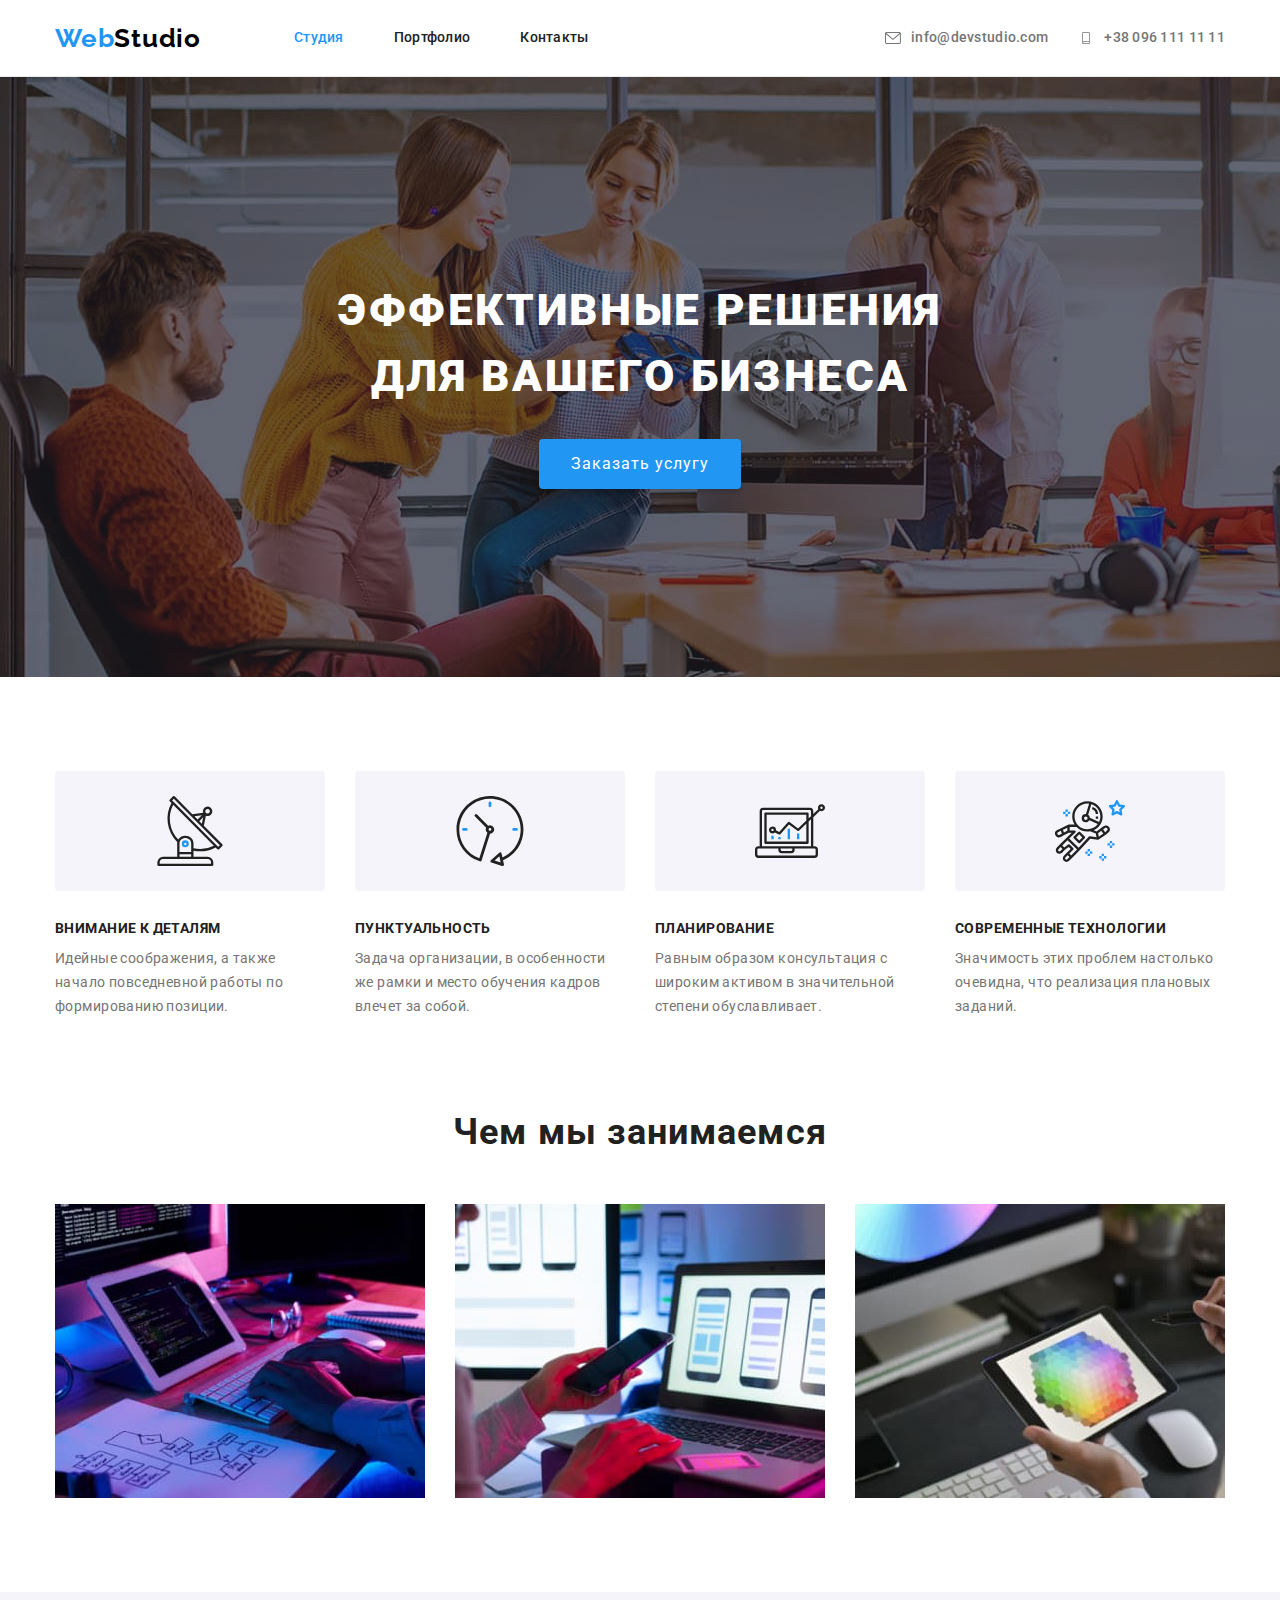
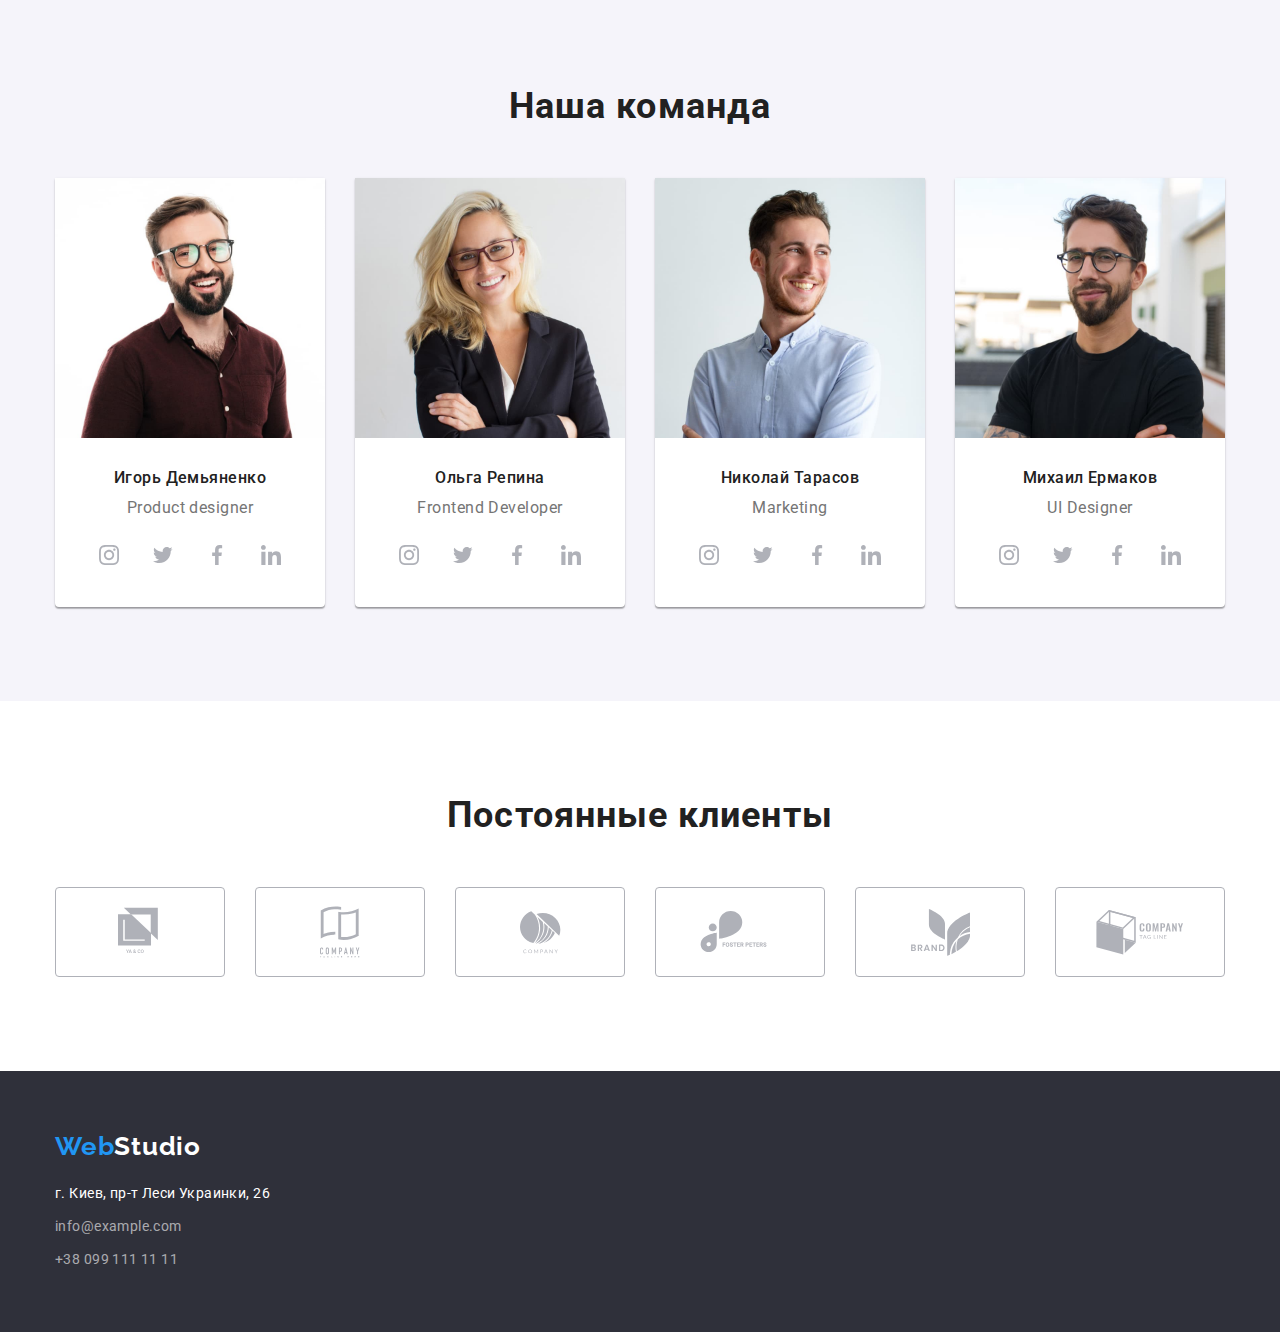
==== commit 34e07baa: "Добавляет оформление Наши клиенты" ====
--- a/index.html
+++ b/index.html
@@ -287,12 +287,48 @@
 				<div class="container">
 					<h2 class="section-title">Постоянные клиенты</h2>
 					<ul class="clients-list list">
-						<li><a href=""></a></li>
-						<li><a href=""></a></li>
-						<li><a href=""></a></li>
-						<li><a href=""></a></li>
-						<li><a href=""></a></li>
-						<li><a href=""></a></li>
+						<li class="clients-item">
+							<a href="" class="clients-link">
+								<svg class="icon" width="44" height="50">
+									<use href="./images/symbol-defs.svg#icon-logo1"></use>
+								</svg>
+							</a>
+						</li>
+						<li class="clients-item">
+							<a href="" class="clients-link">
+								<svg class="icon" width="40" height="52">
+									<use href="./images/symbol-defs.svg#icon-logo2"></use>
+								</svg>
+							</a>
+						</li>
+						<li class="clients-item">
+							<a href="" class="clients-link">
+								<svg class="icon" width="41" height="53">
+									<use href="./images/symbol-defs.svg#icon-logo3"></use>
+								</svg>
+							</a>
+						</li>
+						<li class="clients-item">
+							<a href="" class="clients-link">
+								<svg class="icon" width="80" height="42">
+									<use href="./images/symbol-defs.svg#icon-logo4"></use>
+								</svg>
+							</a>
+						</li>
+						<li class="clients-item">
+							<a href="" class="clients-link">
+								<svg class="icon" width="59" height="47">
+									<use href="./images/symbol-defs.svg#icon-logo5"></use>
+								</svg>
+							</a>
+						</li>
+						<li class="clients-item">
+							<a href="" class="clients-link">
+								<svg class="icon" width="88" height="45">
+									<use href="./images/symbol-defs.svg#icon-logo6"></use>
+								</svg>
+							</a>
+						</li>
 					</ul>
 				</div>
 			</section>
--- a/css/styles.css
+++ b/css/styles.css
@@ -414,12 +414,31 @@
 /* Clients */
 
 .clients {
-	background-color: thistle;
+	/* background-color: thistle; */
 }
 
 .clients-list {
-	display: flex;
+	display: inline-flex;
 	flex-wrap: wrap;
+}
+
+.clients-item:not(:last-child) {
+	margin-right: 30px;
+}
+
+.clients-link:hover {
+	border: 1px solid var(--accent-color);
+	fill: var(--accent-color);
+}
+.clients-link {
+	display: flex;
+	justify-content: center;
+	align-items: center;
+	width: 170px;
+	height: 90px;
+	border: 1px solid #afb1b8;
+	border-radius: 4px;
+	fill: #afb1b8;
 }
 
 /* Footer */
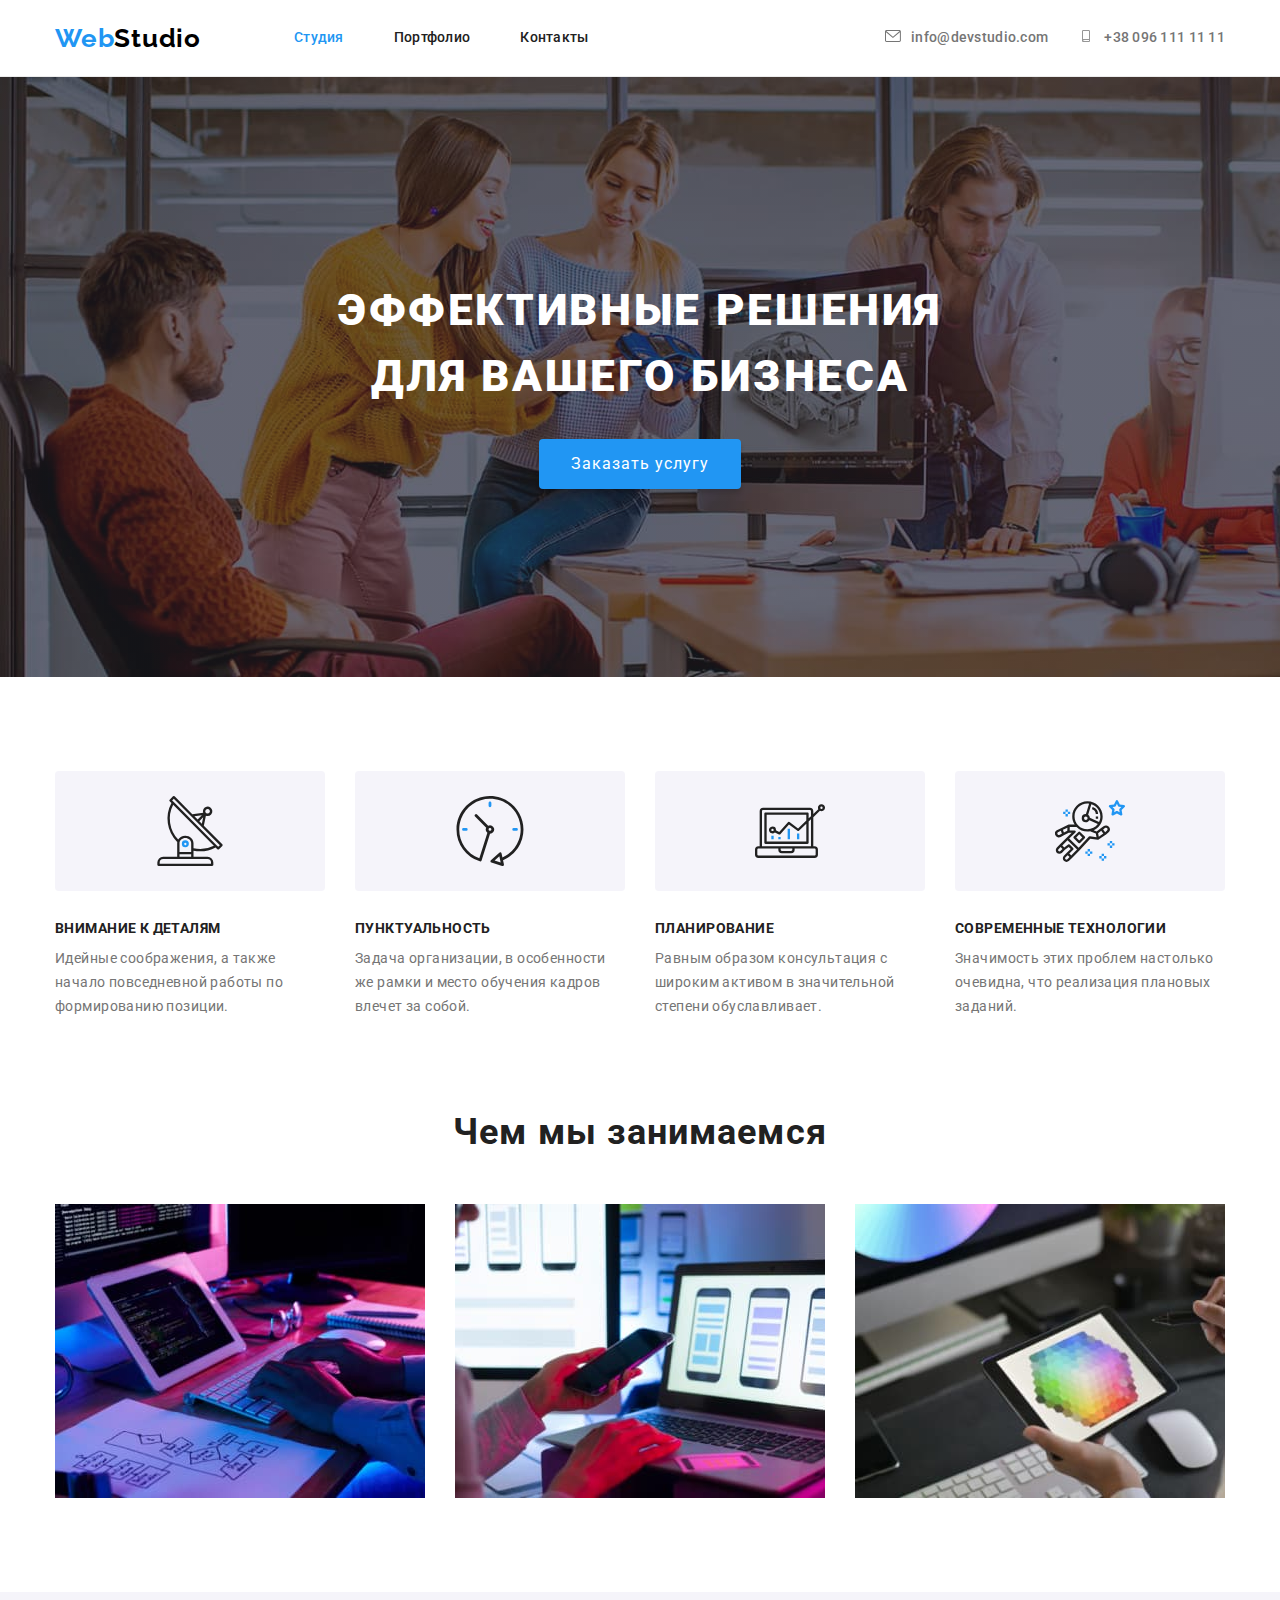
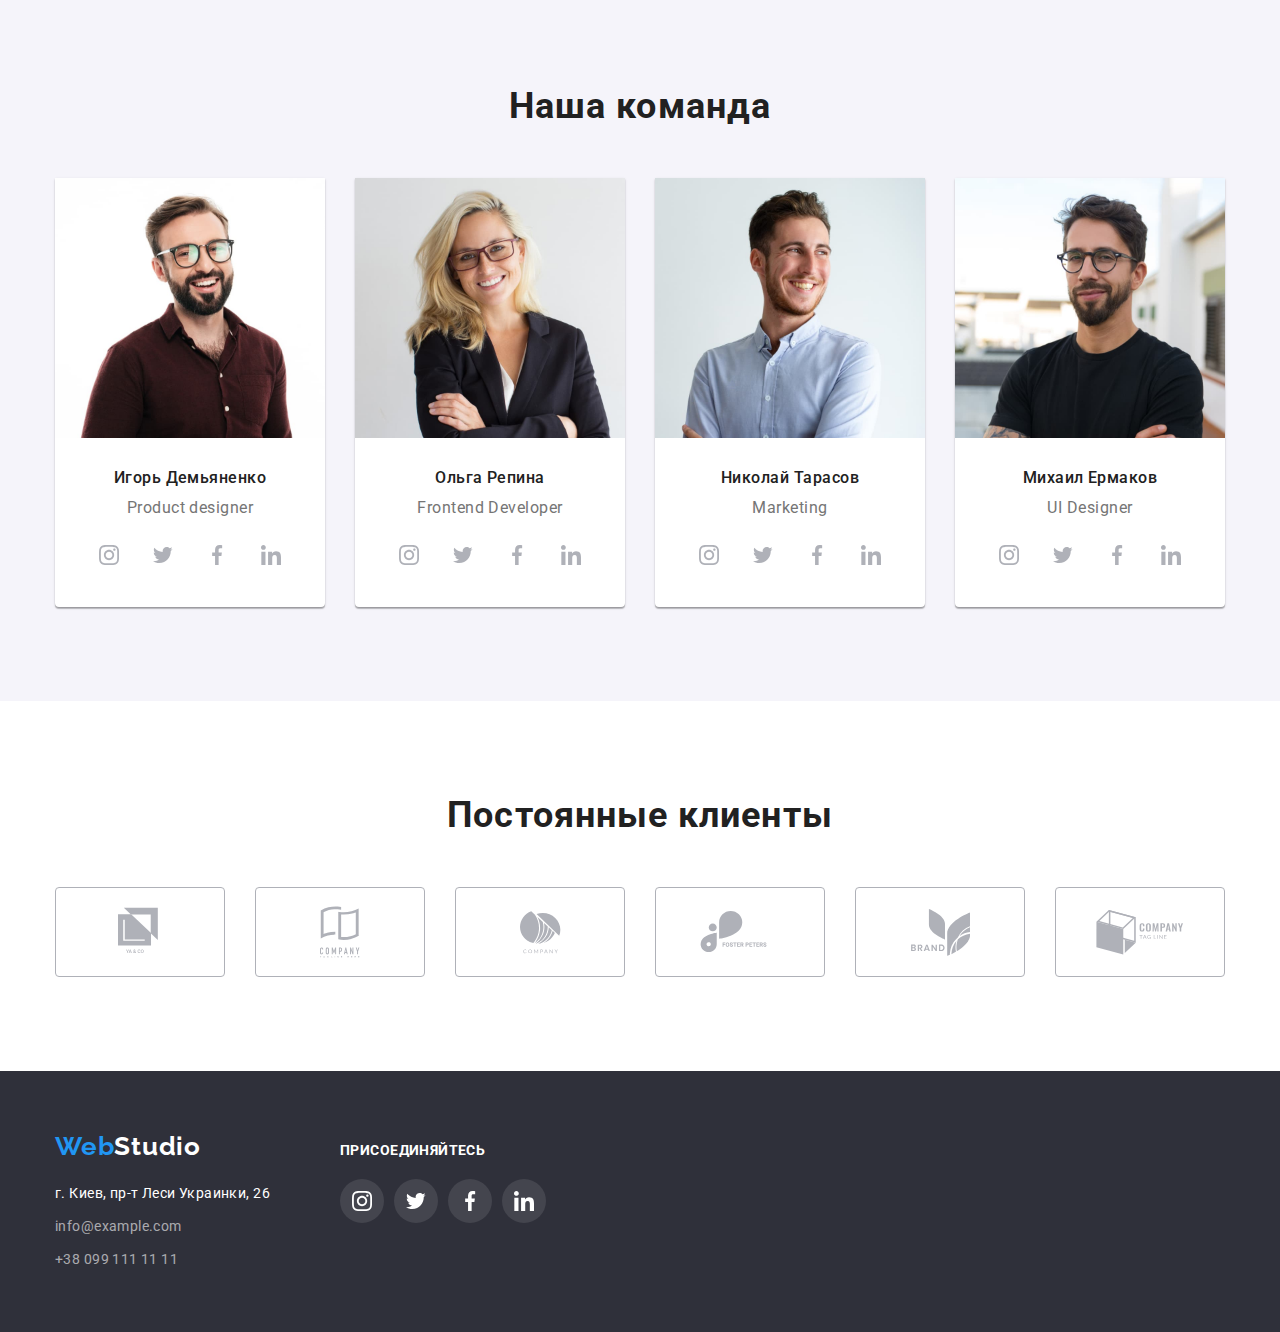
==== commit 889bb34a: "Добавляет в футер Присоединяйся" ====
--- a/index.html
+++ b/index.html
@@ -335,15 +335,50 @@
 		</main>
 
 		<footer class="page-footer">
-			<div class="container">
-				<a href="./index.html" class="link logo">
-					<span class="logo-web">Web</span><span class="logo-footer">Studio</span></a
-				>
-				<address class="address">
-					<span class="address-footer">г. Киев, пр-т Леси Украинки, 26</span>
-					<a href="mailto:info@example.com" class="contacts-footer link">info@example.com</a>
-					<a href="tel:+380991111111" class="contacts-footer link">+38 099 111 11 11</a>
-				</address>
+			<div class="container footer-container">
+				<div class="contacts-container">
+					<a href="./index.html" class="link logo">
+						<span class="logo-web">Web</span><span class="logo-footer">Studio</span></a
+					>
+					<address class="address">
+						<span class="address-footer">г. Киев, пр-т Леси Украинки, 26</span>
+						<a href="mailto:info@example.com" class="contacts-footer link">info@example.com</a>
+						<a href="tel:+380991111111" class="contacts-footer link">+38 099 111 11 11</a>
+					</address>
+				</div>
+				<div class="join-container">
+					<p class="text-footer">Присоединяйтесь</p>
+					<ul class="social-list footer list">
+						<li class="social-item">
+							<a href="" class="social-link">
+								<svg class="icon" width="20" height="20">
+									<use href="./images/symbol-defs.svg#icon-instagram"></use>
+								</svg>
+							</a>
+						</li>
+						<li class="social-item">
+							<a href="" class="social-link">
+								<svg class="icon" width="20" height="20">
+									<use href="./images/symbol-defs.svg#icon-twitter"></use>
+								</svg>
+							</a>
+						</li>
+						<li class="social-item">
+							<a href="" class="social-link">
+								<svg class="icon" width="20" height="20">
+									<use href="./images/symbol-defs.svg#icon-facebook"></use>
+								</svg>
+							</a>
+						</li>
+						<li class="social-item">
+							<a href="" class="social-link">
+								<svg class="icon" width="20" height="20">
+									<use href="./images/symbol-defs.svg#icon-linkedin"></use>
+								</svg>
+							</a>
+						</li>
+					</ul>
+				</div>
 			</div>
 		</footer>
 	</body>
--- a/css/styles.css
+++ b/css/styles.css
@@ -49,13 +49,11 @@
 	padding-right: 15px;
 	margin-left: auto;
 	margin-right: auto;
-	/* outline: 2px solid red; */
 }
 
 .section {
 	padding-top: 94px;
 	padding-bottom: 94px;
-	/* outline: 2px solid green; */
 }
 
 /* .section .item + .item {
@@ -194,7 +192,6 @@
 	width: 16px;
 	height: 12px;
 	margin-right: 10px;
-	align-self: center;
 	fill: currentColor;
 }
 
@@ -413,10 +410,6 @@
 
 /* Clients */
 
-.clients {
-	/* background-color: thistle; */
-}
-
 .clients-list {
 	display: inline-flex;
 	flex-wrap: wrap;
@@ -443,10 +436,26 @@
 
 /* Footer */
 
+.page-footer .footer-container {
+	display: flex;
+	align-items: baseline;
+}
+
 .page-footer {
 	padding-top: 60px;
 	padding-bottom: 60px;
 	background-color: #2f303a;
+}
+
+.text-footer {
+	color: var(--text-white);
+	margin: 0;
+	margin-bottom: 20px;
+	font-weight: bold;
+	font-size: 14px;
+	line-height: 1.1;
+	letter-spacing: 0.03em;
+	text-transform: uppercase;
 }
 
 .page-footer .logo {
@@ -483,6 +492,36 @@
 	margin-bottom: 9px;
 }
 
+.join-container {
+	margin-left: 70px;
+}
+
+.page-footer .social-list {
+	display: flex;
+}
+
+.page-footer .social-link {
+	display: inline-flex;
+	justify-content: center;
+	align-items: center;
+	background-color: rgba(255, 255, 255, 0.1);
+	border-radius: 50%;
+	width: 44px;
+	height: 44px;
+}
+
+.page-footer .social-link:hover {
+	background-color: var(--accent-color);
+}
+
+.page-footer .icon {
+	fill: var(--text-white);
+}
+
+.footer .social-item:not(:last-child) {
+	margin-right: 10px;
+}
+
 /* Portfolio */
 
 .button-list {
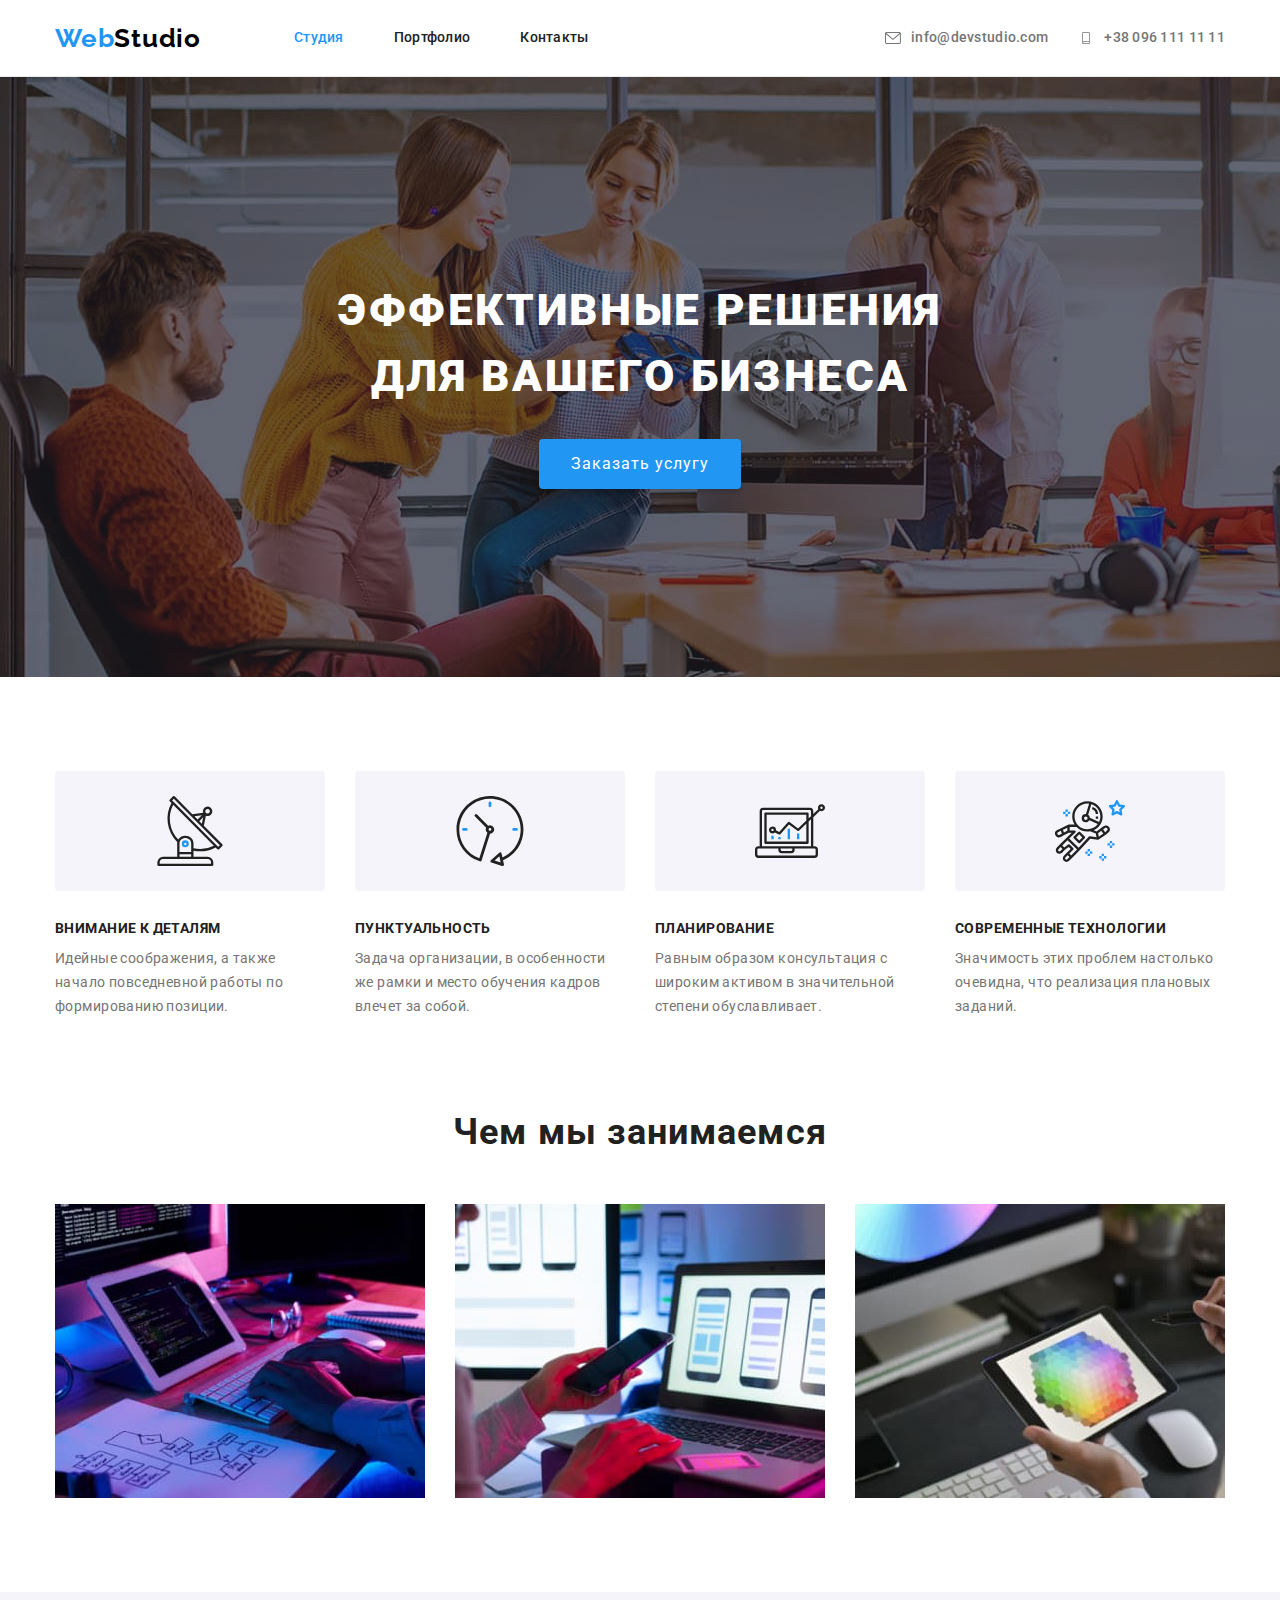
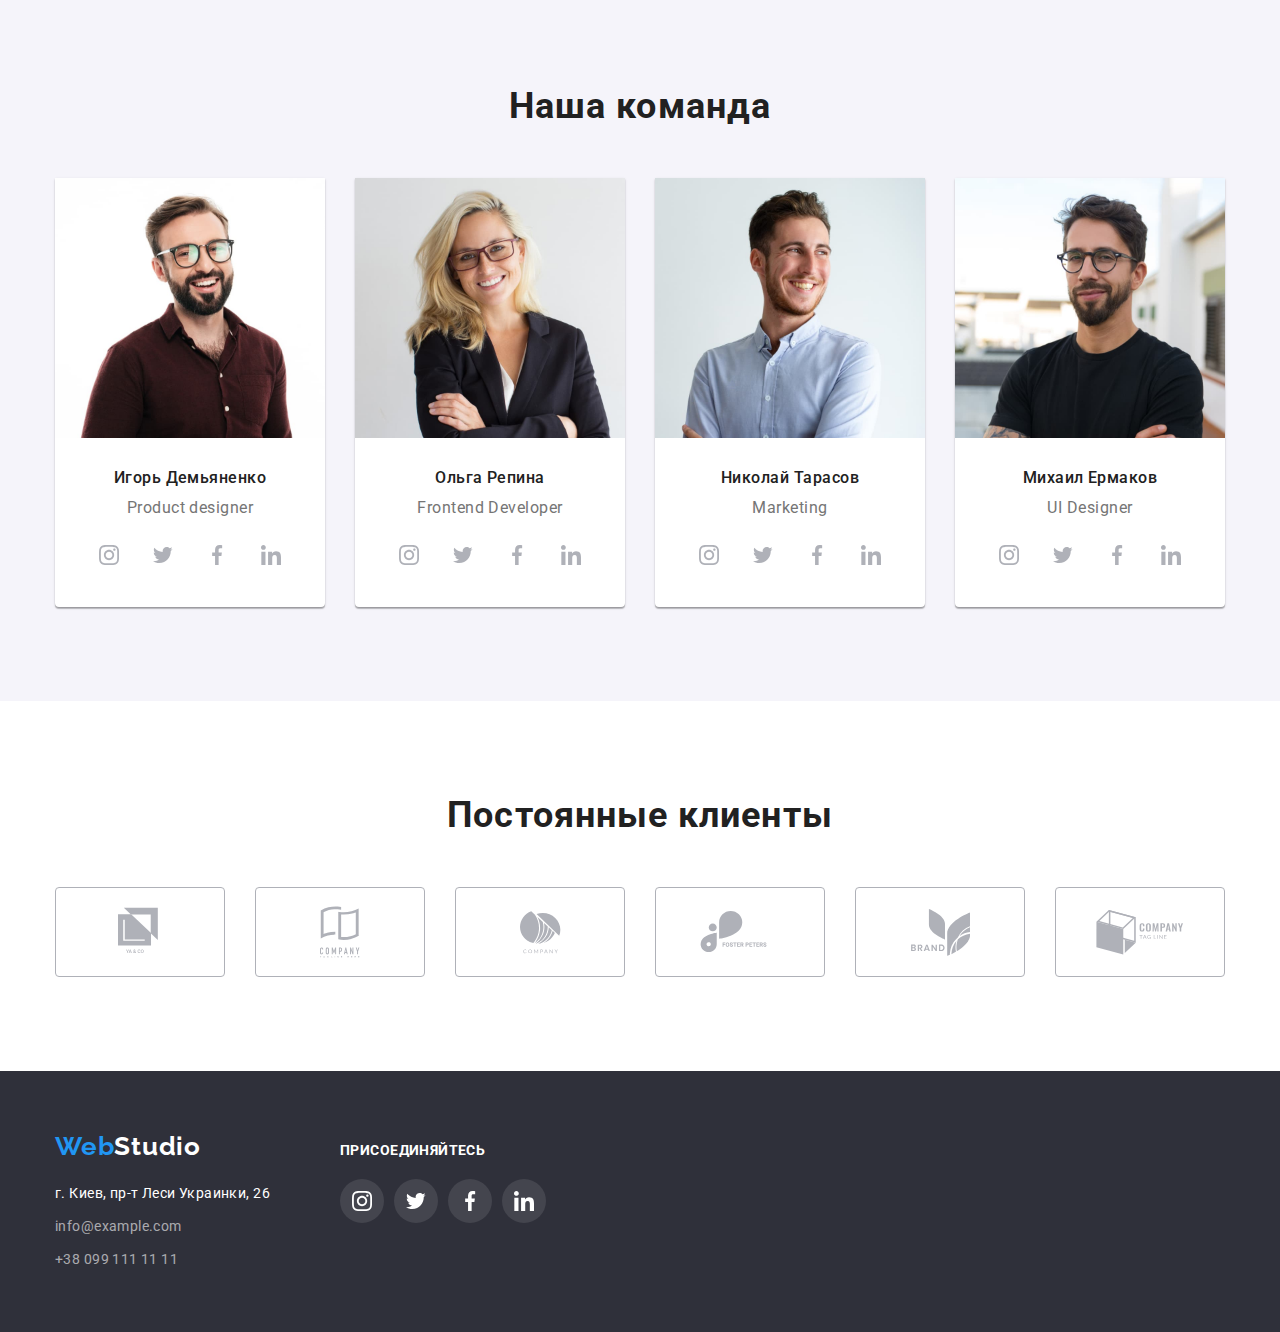
==== commit 2610ece7: "Исправляет ошибки в дз" ====
--- a/index.html
+++ b/index.html
@@ -24,14 +24,14 @@
 					<a href="./index.html" class="link logo">
 						<span class="logo-web">Web</span><span class="logo-studio">Studio</span></a
 					>
-					<ul class="site-nav list">
+					<ul class="site-nav">
 						<li class="item"><a href="./index.html" class="link current">Студия</a></li>
 						<li class="item"><a href="./portfolio.html" class="link">Портфолио</a></li>
 						<li class="item"><a href="" class="link">Контакты</a></li>
 					</ul>
 				</nav>
 
-				<ul class="contacts list">
+				<ul class="contacts">
 					<li class="item">
 						<a href="mailto:info@devstudio.com" class="contacts-header link">
 							<svg class="icon-envelope">
@@ -67,7 +67,7 @@
 			<section class="section">
 				<div class="container">
 					<h2 class="visually-hidden">Особенности</h2>
-					<ul class="features list">
+					<ul class="features">
 						<li class="item icon-mark">
 							<h3 class="title">Внимание к деталям</h3>
 							<p class="text">Идейные соображения, а также начало повседневной работы по формированию позиции.</p>
@@ -93,7 +93,7 @@
 			<section class="section work">
 				<div class="container">
 					<h2 class="section-title">Чем мы занимаемся</h2>
-					<ul class="work list">
+					<ul class="work">
 						<li class="item">
 							<img src="./images/box1.jpg" alt="Человек работает за компьютером" width="370" />
 							<!-- <a href="" class="link">Десктопные приложения</a> -->
@@ -115,14 +115,14 @@
 			<section class="section staff">
 				<div class="container">
 					<h2 class="section-title">Наша команда</h2>
-					<ul class="staff-list list">
+					<ul class="staff-list">
 						<li class="item">
 							<img src="./images/igor.jpg" alt="Мужчина дизайнер" width="270" />
 							<div class="staff-content">
 								<h3 class="title">Игорь Демьяненко</h3>
 								<p class="text">Product designer</p>
 
-								<ul class="social-list list">
+								<ul class="social-list">
 									<li class="social-item">
 										<a href="" aria-label="Instagram" class="social-link">
 											<svg class="icon" width="20" height="20">
@@ -162,7 +162,7 @@
 							<div class="staff-content">
 								<h3 class="title">Ольга Репина</h3>
 								<p class="text">Frontend Developer</p>
-								<ul class="social-list list">
+								<ul class="social-list">
 									<li class="social-item">
 										<a href="" aria-label="Instagram" class="social-link">
 											<svg class="icon" width="20" height="20">
@@ -202,7 +202,7 @@
 							<div class="staff-content">
 								<h3 class="title">Николай Тарасов</h3>
 								<p class="text">Marketing</p>
-								<ul class="social-list list">
+								<ul class="social-list">
 									<li class="social-item">
 										<a href="" aria-label="Instagram" class="social-link">
 											<svg class="icon" width="20" height="20">
@@ -242,7 +242,7 @@
 							<div class="staff-content">
 								<h3 class="title">Михаил Ермаков</h3>
 								<p class="text">UI Designer</p>
-								<ul class="social-list list">
+								<ul class="social-list">
 									<li class="social-item">
 										<a href="" aria-label="Instagram" class="social-link">
 											<svg class="icon" width="20" height="20">
@@ -286,7 +286,7 @@
 			<section class="section clients">
 				<div class="container">
 					<h2 class="section-title">Постоянные клиенты</h2>
-					<ul class="clients-list list">
+					<ul class="clients-list">
 						<li class="clients-item">
 							<a href="" class="clients-link">
 								<svg class="icon" width="44" height="50">
@@ -348,7 +348,7 @@
 				</div>
 				<div class="join-container">
 					<p class="text-footer">Присоединяйтесь</p>
-					<ul class="social-list footer list">
+					<ul class="social-list footer">
 						<li class="social-item">
 							<a href="" class="social-link">
 								<svg class="icon" width="20" height="20">
--- a/css/styles.css
+++ b/css/styles.css
@@ -33,7 +33,7 @@
 	white-space: nowrap;
 }
 
-.list {
+ul {
 	list-style: none;
 	margin: 0;
 	padding: 0;
@@ -192,6 +192,7 @@
 	width: 16px;
 	height: 12px;
 	margin-right: 10px;
+	align-self: center;
 	fill: currentColor;
 }
 
@@ -199,6 +200,7 @@
 	width: 16px;
 	height: 12px;
 	margin-right: 10px;
+	align-self: center;
 	fill: currentColor;
 }
 
@@ -518,7 +520,7 @@
 	fill: var(--text-white);
 }
 
-.footer .social-item:not(:last-child) {
+.page-footer .social-item:not(:last-child) {
 	margin-right: 10px;
 }
 
@@ -541,6 +543,7 @@
 	font-size: 16px;
 	line-height: 1.6;
 	letter-spacing: 0.03em;
+	cursor: pointer;
 }
 
 .button-item:not(:last-child) {
